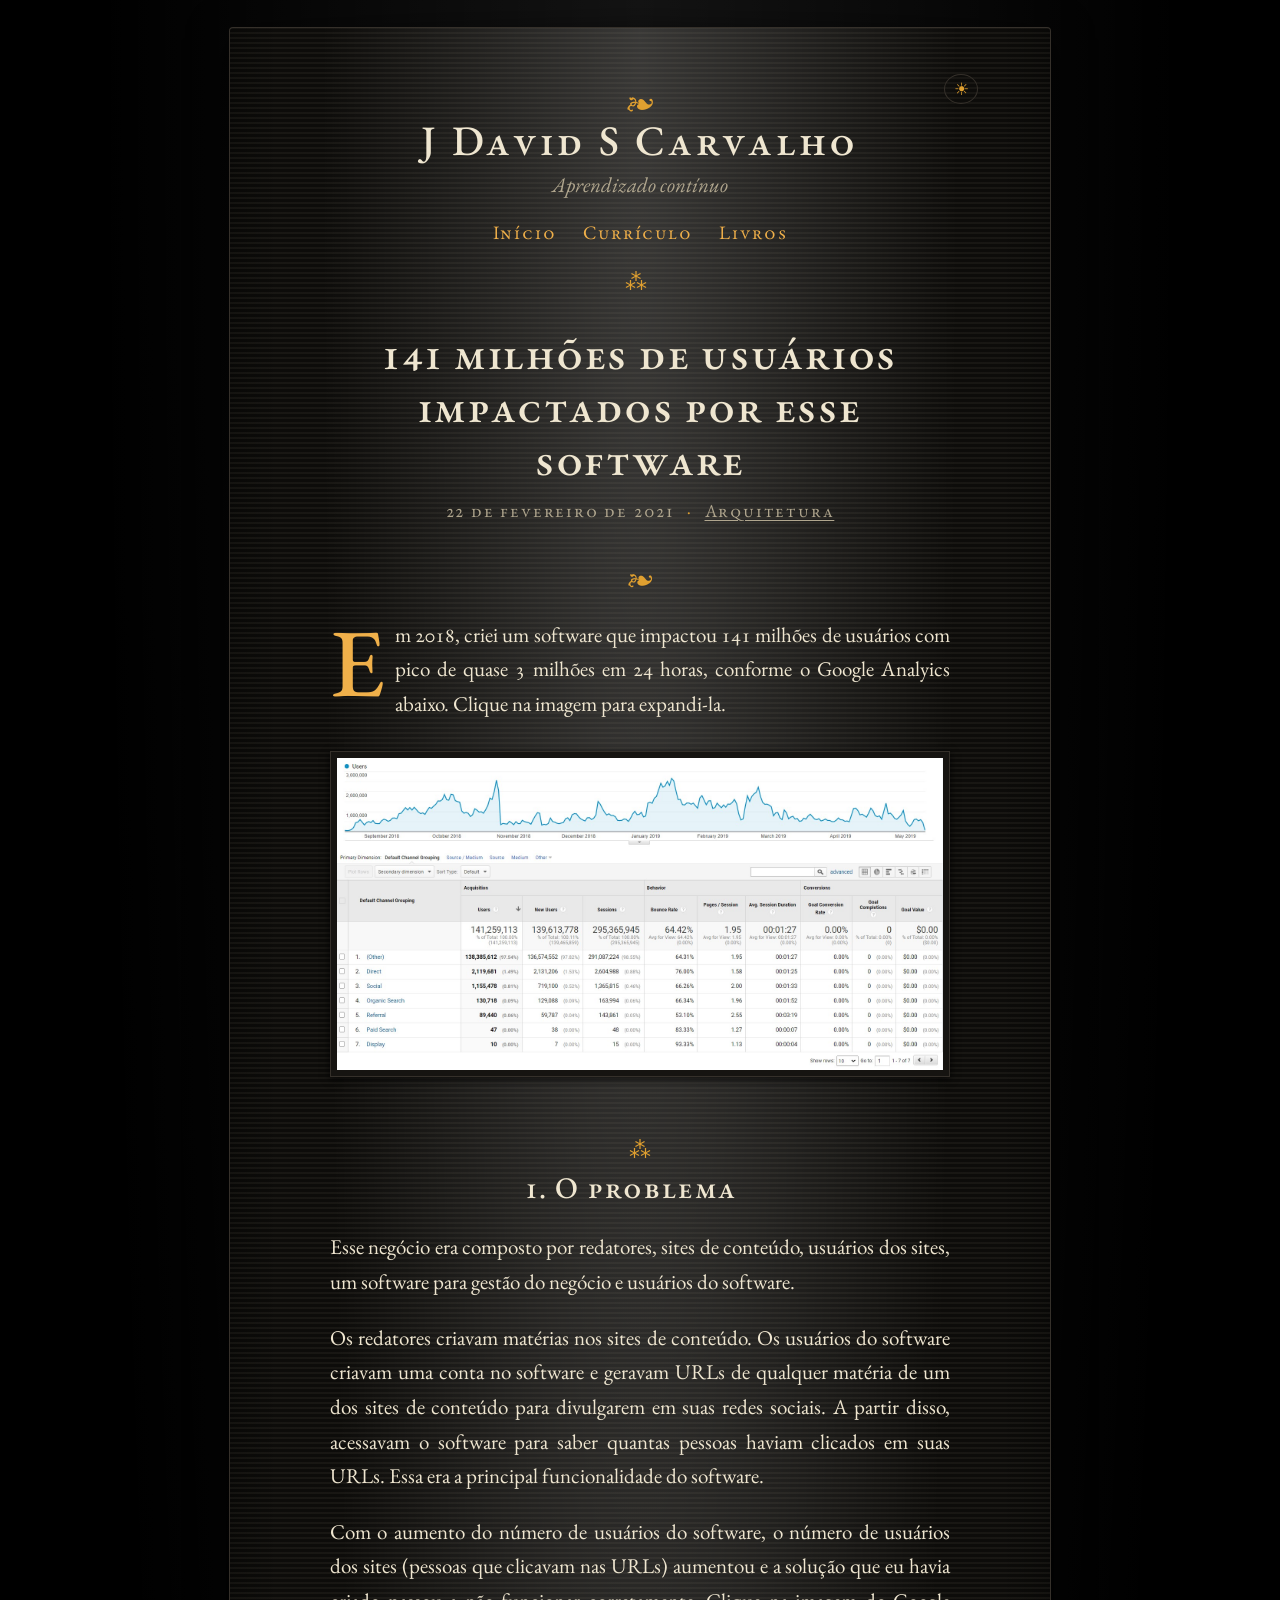
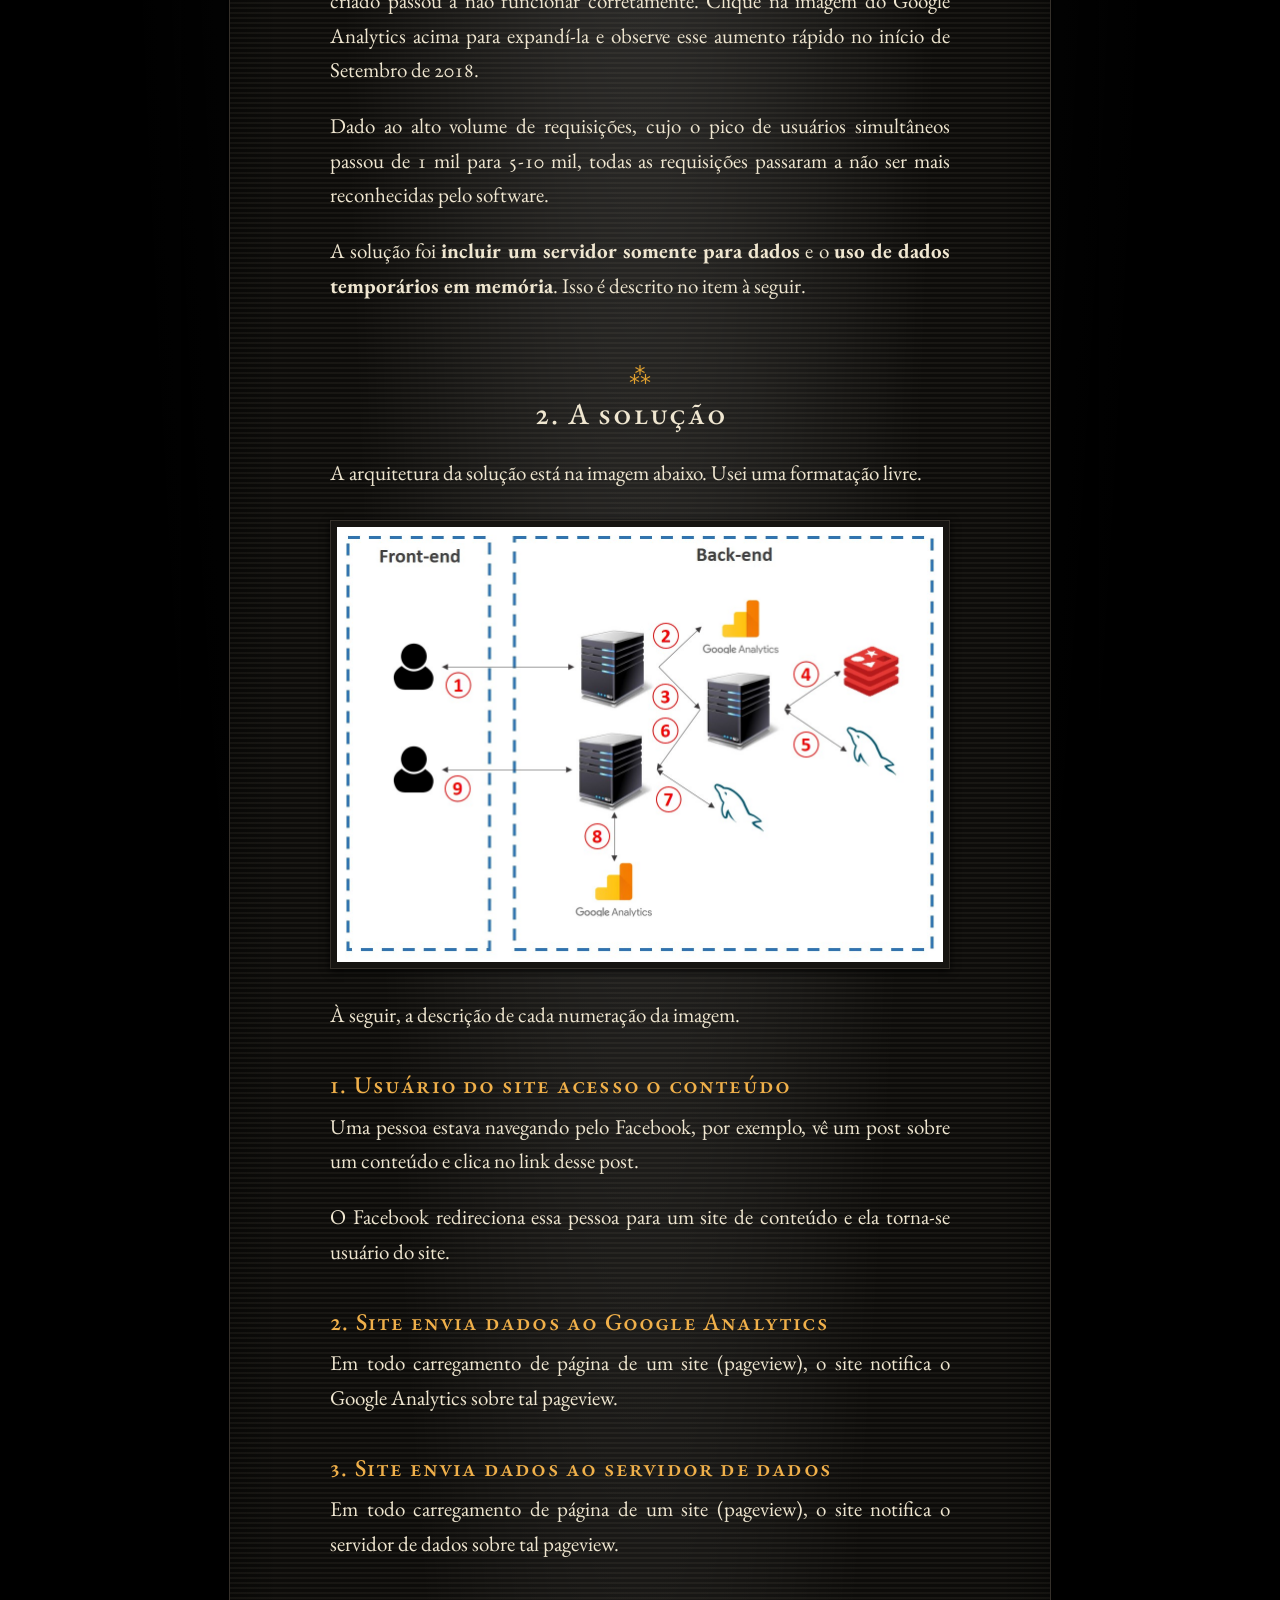
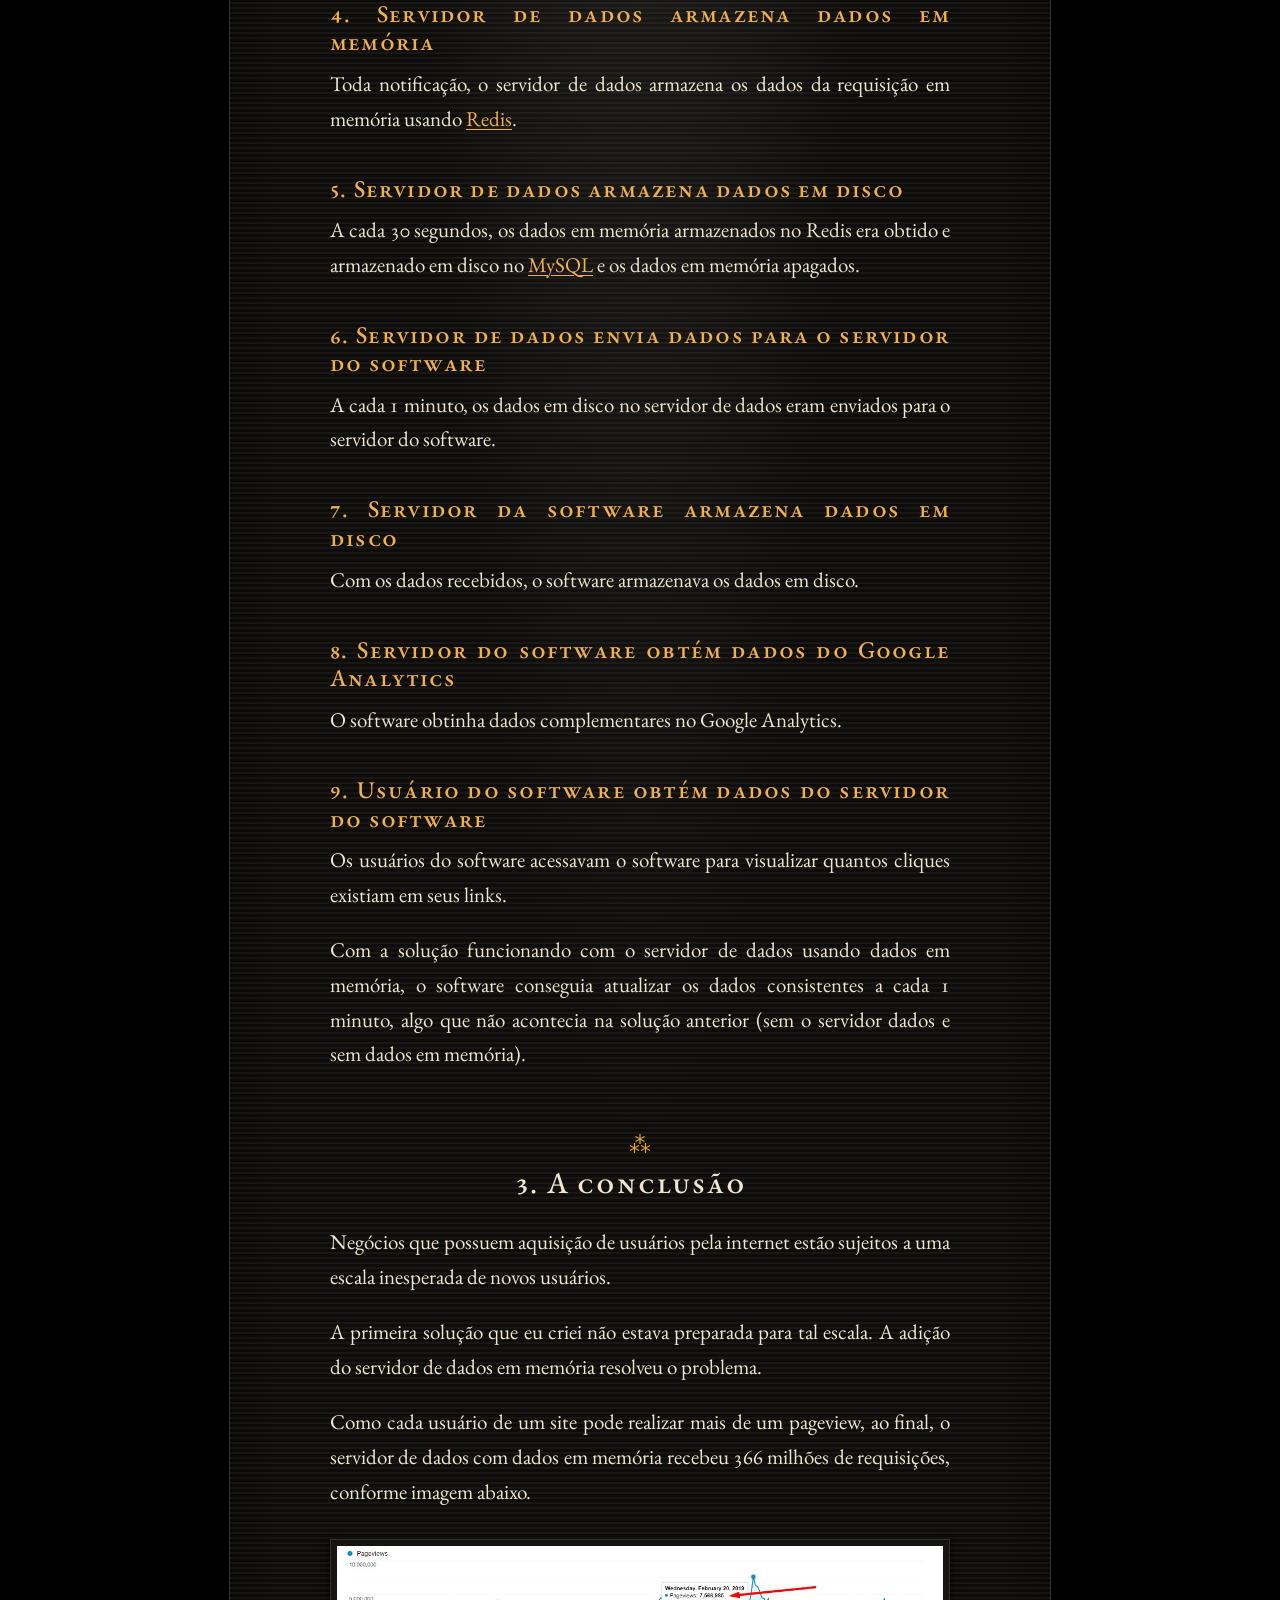
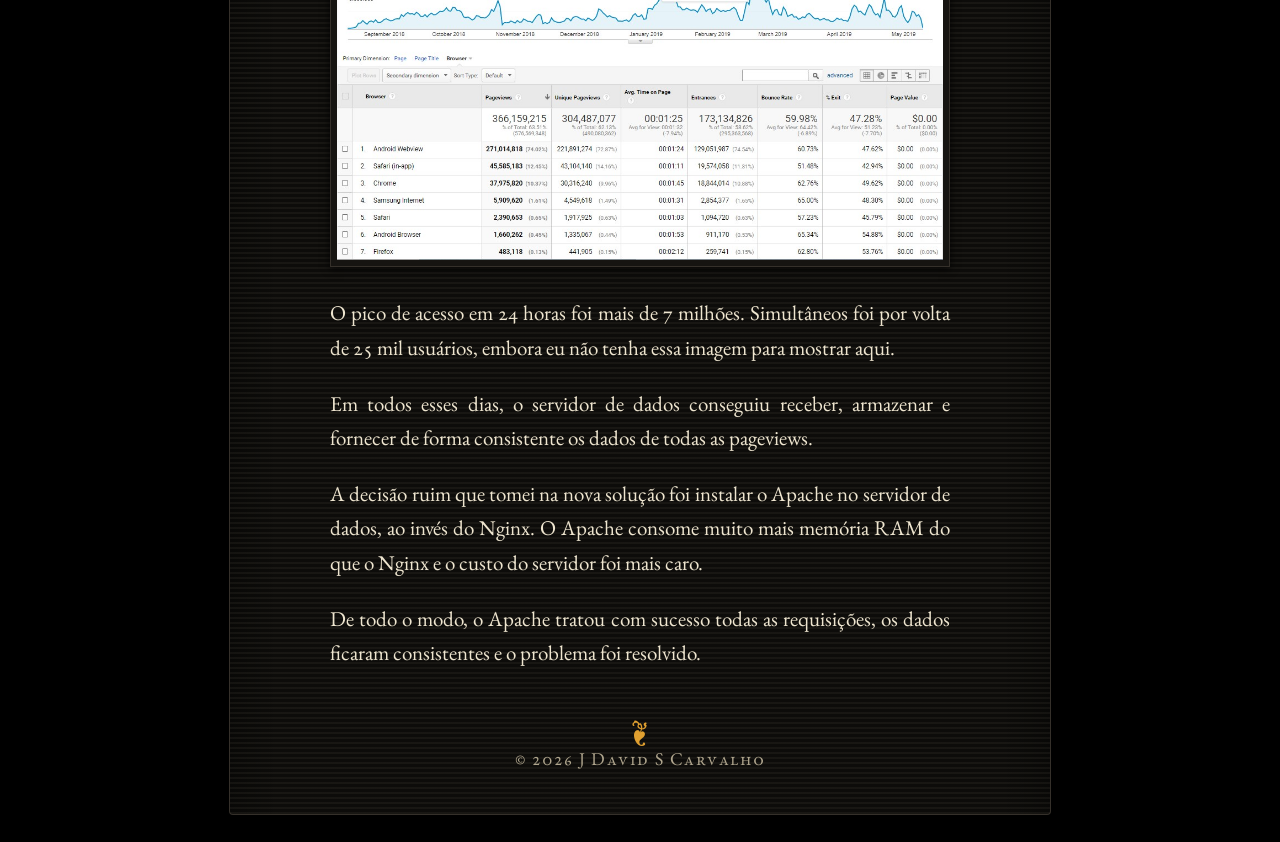
==== 141m/index.html @ aafacfc3 "Remove moldura duplicada em páginas; figura do TOGAF em /3-licoes/ Co-Authored-By: Claude Opus 5.5 <" ====
<!doctype html>
<html lang="pt-BR">
<head>
<meta charset="utf-8">
<meta name="viewport" content="width=device-width, initial-scale=1">
<title>141 milhões de usuários impactados por esse software - J David S Carvalho</title>
<script>(function(){try{var t=localStorage.getItem('jdsc-theme');document.documentElement.setAttribute('data-theme',(t==='light'||t==='dark')?t:'dark');}catch(e){}})();</script>
<link rel="preconnect" href="https://fonts.googleapis.com"><link rel="preconnect" href="https://fonts.gstatic.com" crossorigin>
<link href="https://fonts.googleapis.com/css2?family=EB+Garamond:ital,wght@0,400;0,500;0,700;1,400&display=swap" rel="stylesheet">
<link rel="stylesheet" href="../style.css">
<meta name="description" content="Em 2018, criei um software que impactou 141 milhões de usuários com pico de quase 3 milhões em 24 horas, conforme o Google Analyics abaixo. Clique na imagem…">
<link rel="canonical" href="https://jdsc.me/141m/">
<link rel="icon" href="data:image/svg+xml,%3Csvg xmlns='http://www.w3.org/2000/svg' viewBox='0 0 64 64'%3E%3Crect width='64' height='64' rx='12' fill='%230d0c0a'/%3E%3Ctext x='32' y='47' font-family='Georgia,serif' font-size='42' font-weight='700' text-anchor='middle' fill='%23f0b04a'%3EJ%3C/text%3E%3C/svg%3E">
<meta property="og:type" content="article">
<meta property="og:site_name" content="J David S Carvalho">
<meta property="og:locale" content="pt_BR">
<meta property="og:title" content="141 milhões de usuários impactados por esse software">
<meta property="og:description" content="Em 2018, criei um software que impactou 141 milhões de usuários com pico de quase 3 milhões em 24 horas, conforme o Google Analyics abaixo. Clique na imagem…">
<meta property="og:url" content="https://jdsc.me/141m/">
<meta property="og:image" content="https://jdsc.me/assets/uploads/2021/05/ga-141m.jpg">
<meta property="og:image:alt" content="141 milhões de usuários impactados por esse software">
<meta property="og:image:width" content="1580">
<meta property="og:image:height" content="814">
<meta name="twitter:card" content="summary_large_image">
<meta name="twitter:image" content="https://jdsc.me/assets/uploads/2021/05/ga-141m.jpg">
</head>
<body class="kind-post">
<div class="page">
<header class="site-header">
  <div class="toggle-slot"><button class="theme-toggle" id="theme-toggle" type="button" aria-label="Alternar modo claro/escuro" title="Alternar claro/escuro"><span aria-hidden="true">☾</span></button>
<script>(function(){var b=document.getElementById('theme-toggle'),r=document.documentElement;
function cur(){var t=r.getAttribute('data-theme');if(t)return t;return 'dark';}
function paint(){b.firstChild.textContent=cur()==='dark'?'\u2600':'\u263E';}
b.addEventListener('click',function(){var n=cur()==='dark'?'light':'dark';r.setAttribute('data-theme',n);try{localStorage.setItem('jdsc-theme',n);}catch(e){}paint();});
paint();})();</script></div>
  <p class="ornament">❧</p>
  <p class="brand"><a href="../">J David S Carvalho</a></p>
  <p class="tagline">Aprendizado contínuo</p>
  <nav><a href="../">Início</a><a href="../cv.pdf">Currículo</a><a href="../42-livros/">Livros</a></nav>
  <p class="rule">⁂</p>
</header>
<main class="content"><article class="entry entry-post"><header class="entry-header"><h1 class="entry-title">141 milhões de usuários impactados por esse software</h1><p class="meta"><time datetime="2021-02-22">22 de fevereiro de 2021</time> <span class="sep">·</span> <span class="cats"><a href="../category/arquitetura/">Arquitetura</a></span></p></header><div class="entry-content"><p>Em 2018, criei um software que impactou 141 milhões de usuários com pico de quase 3 milhões em 24 horas, conforme o Google Analyics abaixo. Clique na imagem para expandi-la.</p>
<p><a href="../assets/uploads/2021/05/ga-141m.jpg"><img alt="" class="aligncenter wp-image-144 size-full" height="814" loading="lazy" src="../assets/uploads/2021/05/ga-141m.jpg" width="1580"/></a></p>
<h2 id="1-o-problema">1. O problema<a aria-label="Link para esta seção" class="anchor" href="#1-o-problema">#</a></h2>
<p>Esse negócio era composto por redatores, sites de conteúdo, usuários dos sites, um software para gestão do negócio e usuários do software.</p>
<p>Os redatores criavam matérias nos sites de conteúdo. Os usuários do software criavam uma conta no software e geravam URLs de qualquer matéria de um dos sites de conteúdo para divulgarem em suas redes sociais. A partir disso, acessavam o software para saber quantas pessoas haviam clicados em suas URLs. Essa era a principal funcionalidade do software.</p>
<p>Com o aumento do número de usuários do software, o número de usuários dos sites (pessoas que clicavam nas URLs) aumentou e a solução que eu havia criado passou a não funcionar corretamente. Clique na imagem do Google Analytics acima para expandí-la e observe esse aumento rápido no início de Setembro de 2018.</p>
<p>Dado ao alto volume de requisições, cujo o pico de usuários simultâneos passou de 1 mil para 5-10 mil, todas as requisições passaram a não ser mais reconhecidas pelo software.</p>
<p>A solução foi <strong>incluir um servidor somente para dados</strong> e o <strong>uso de dados temporários em memória</strong>. Isso é descrito no item à seguir.</p>
<h2 id="2-a-solu-o">2. A solução<a aria-label="Link para esta seção" class="anchor" href="#2-a-solu-o">#</a></h2>
<p>A arquitetura da solução está na imagem abaixo. Usei uma formatação livre.</p>
<p><a href="../assets/uploads/2021/05/landspace-141m.jpg"><img alt="" class="aligncenter wp-image-145 size-full" height="872" loading="lazy" src="../assets/uploads/2021/05/landspace-141m.jpg" width="1216"/></a></p>
<p>À seguir, a descrição de cada numeração da imagem.</p>
<h3 id="1-usu-rio-do-site-acesso-o-conte-do">1. Usuário do site acesso o conteúdo<a aria-label="Link para esta seção" class="anchor" href="#1-usu-rio-do-site-acesso-o-conte-do">#</a></h3>
<p>Uma pessoa estava navegando pelo Facebook, por exemplo, vê um post sobre um conteúdo e clica no link desse post.</p>
<p>O Facebook redireciona essa pessoa para um site de conteúdo e ela torna-se usuário do site.</p>
<h3 id="2-site-envia-dados-ao-google-analytics">2. Site envia dados ao Google Analytics<a aria-label="Link para esta seção" class="anchor" href="#2-site-envia-dados-ao-google-analytics">#</a></h3>
<p>Em todo carregamento de página de um site (pageview), o site notifica o Google Analytics sobre tal pageview.</p>
<h3 id="3-site-envia-dados-ao-servidor-de-dados">3. Site envia dados ao servidor de dados<a aria-label="Link para esta seção" class="anchor" href="#3-site-envia-dados-ao-servidor-de-dados">#</a></h3>
<p>Em todo carregamento de página de um site (pageview), o site notifica o servidor de dados sobre tal pageview.</p>
<h3 id="4-servidor-de-dados-armazena-dados-em-mem-ria">4. Servidor de dados armazena dados em memória<a aria-label="Link para esta seção" class="anchor" href="#4-servidor-de-dados-armazena-dados-em-mem-ria">#</a></h3>
<p>Toda notificação, o servidor de dados armazena os dados da requisição em memória usando <a href="https://redis.io/" rel="noopener" target="_blank">Redis</a>.</p>
<h3 id="5-servidor-de-dados-armazena-dados-em-disco">5. Servidor de dados armazena dados em disco<a aria-label="Link para esta seção" class="anchor" href="#5-servidor-de-dados-armazena-dados-em-disco">#</a></h3>
<p>A cada 30 segundos, os dados em memória armazenados no Redis era obtido e armazenado em disco no <a href="https://www.mysql.com/" rel="noopener" target="_blank">MySQL</a> e os dados em memória apagados.</p>
<h3 id="6-servidor-de-dados-envia-dados-para-o-servidor-do">6. Servidor de dados envia dados para o servidor do software<a aria-label="Link para esta seção" class="anchor" href="#6-servidor-de-dados-envia-dados-para-o-servidor-do">#</a></h3>
<p>A cada 1 minuto, os dados em disco no servidor de dados eram enviados para o servidor do software.</p>
<h3 id="7-servidor-da-software-armazena-dados-em-disco">7. Servidor da software armazena dados em disco<a aria-label="Link para esta seção" class="anchor" href="#7-servidor-da-software-armazena-dados-em-disco">#</a></h3>
<p>Com os dados recebidos, o software armazenava os dados em disco.</p>
<h3 id="8-servidor-do-software-obt-m-dados-do-google-analy">8. Servidor do software obtém dados do Google Analytics<a aria-label="Link para esta seção" class="anchor" href="#8-servidor-do-software-obt-m-dados-do-google-analy">#</a></h3>
<p>O software obtinha dados complementares no Google Analytics.</p>
<h3 id="9-usu-rio-do-software-obt-m-dados-do-servidor-do-s">9. Usuário do software obtém dados do servidor do software<a aria-label="Link para esta seção" class="anchor" href="#9-usu-rio-do-software-obt-m-dados-do-servidor-do-s">#</a></h3>
<p>Os usuários do software acessavam o software para visualizar quantos cliques existiam em seus links.</p>
<p>Com a solução funcionando com o servidor de dados usando dados em memória, o software conseguia atualizar os dados consistentes a cada 1 minuto, algo que não acontecia na solução anterior (sem o servidor dados e sem dados em memória).</p>
<h2 id="3-a-conclus-o">3. A conclusão<a aria-label="Link para esta seção" class="anchor" href="#3-a-conclus-o">#</a></h2>
<p>Negócios que possuem aquisição de usuários pela internet estão sujeitos a uma escala inesperada de novos usuários.</p>
<p>A primeira solução que eu criei não estava preparada para tal escala. A adição do servidor de dados em memória resolveu o problema.</p>
<p>Como cada usuário de um site pode realizar mais de um pageview, ao final, o servidor de dados com dados em memória recebeu 366 milhões de requisições, conforme imagem abaixo.</p>
<p><a href="../assets/uploads/2021/05/ga-pvs.jpg"><img alt="" class="aligncenter wp-image-154 size-full" height="569" loading="lazy" src="../assets/uploads/2021/05/ga-pvs.jpg" width="1098"/></a></p>
<p>O pico de acesso em 24 horas foi mais de 7 milhões. Simultâneos foi por volta de 25 mil usuários, embora eu não tenha essa imagem para mostrar aqui.</p>
<p>Em todos esses dias, o servidor de dados conseguiu receber, armazenar e fornecer de forma consistente os dados de todas as pageviews.</p>
<p>A decisão ruim que tomei na nova solução foi instalar o Apache no servidor de dados, ao invés do Nginx. O Apache consome muito mais memória RAM do que o Nginx e o custo do servidor foi mais caro.</p>
<p>De todo o modo, o Apache tratou com sucesso todas as requisições, os dados ficaram consistentes e o problema foi resolvido.</p></div></article></main>
<footer class="site-footer"><p class="ornament">❦</p><p>© 2026 J David S Carvalho</p></footer>
</div>
<script>(function(){
var root=document.querySelector('.entry-content');if(!root)return;
var imgs=[].slice.call(root.querySelectorAll('img'));if(!imgs.length)return;
var imgRe=/\.(jpe?g|png|gif|webp|svg)(\?.*)?$/i;
var items=imgs.map(function(im){var a=im.closest('a[href]');var full=(a&&imgRe.test(a.getAttribute('href')))?a.href:im.currentSrc||im.src;
 var fig=im.closest('figure,.wp-caption');var fc=fig&&fig.querySelector('figcaption,.wp-caption-text');
 im.classList.add('zoomable');if(a&&imgRe.test(a.getAttribute('href')))a.classList.add('zoomable');
 return {el:im,src:full,cap:(fc&&fc.textContent.trim())||im.getAttribute('alt')||''};});
var ov,imgEl,capEl,cntEl,bClose,bPrev,bNext,cur=-1,opener=null;
function build(){ov=document.createElement('div');ov.className='lb';ov.hidden=true;ov.setAttribute('role','dialog');ov.setAttribute('aria-modal','true');ov.setAttribute('aria-label','Imagem ampliada');
 ov.innerHTML='<button type="button" class="lb-close" aria-label="Fechar">\u2715</button><button type="button" class="lb-nav lb-prev" aria-label="Anterior">\u2190</button><figure class="lb-fig"><img class="lb-img" alt=""><figcaption class="lb-cap"></figcaption></figure><button type="button" class="lb-nav lb-next" aria-label="Pr\u00f3xima">\u2192</button><div class="lb-count" aria-live="polite"></div>';
 document.body.appendChild(ov);imgEl=ov.querySelector('.lb-img');capEl=ov.querySelector('.lb-cap');cntEl=ov.querySelector('.lb-count');
 bClose=ov.querySelector('.lb-close');bPrev=ov.querySelector('.lb-prev');bNext=ov.querySelector('.lb-next');
 ov.addEventListener('click',function(e){if(e.target===ov||e.target.classList.contains('lb-fig'))closeUI();});
 bClose.addEventListener('click',closeUI);bPrev.addEventListener('click',function(){go(-1);});bNext.addEventListener('click',function(){go(1);});
 if(items.length<2){bPrev.hidden=bNext.hidden=cntEl.hidden=true;}}
function show(i){cur=(i+items.length)%items.length;var it=items[cur];imgEl.src=it.src;imgEl.alt=it.cap;capEl.textContent=it.cap;capEl.hidden=!it.cap;cntEl.textContent=(cur+1)+' / '+items.length;}
function go(d){if(items.length>1)show(cur+d);}
function open(i){if(!ov)build();opener=document.activeElement;show(i);ov.hidden=false;document.body.classList.add('lb-open');
 try{history.pushState({lb:1},'');}catch(e){}bClose.focus();}
function hide(){if(!ov||ov.hidden)return;ov.hidden=true;document.body.classList.remove('lb-open');imgEl.removeAttribute('src');if(opener&&opener.focus)opener.focus();}
function closeUI(){if(!ov||ov.hidden)return;if(history.state&&history.state.lb){history.back();}else hide();}
window.addEventListener('popstate',function(){hide();});
document.addEventListener('click',function(e){if(e.button||e.metaKey||e.ctrlKey||e.shiftKey)return;var t=e.target.closest&&e.target.closest('.entry-content img');if(!t)return;
 var i=imgs.indexOf(t);if(i<0)return;e.preventDefault();open(i);});
document.addEventListener('keydown',function(e){if(!ov||ov.hidden)return;
 if(e.key==='Escape'){e.preventDefault();closeUI();}else if(e.key==='ArrowLeft'){go(-1);}else if(e.key==='ArrowRight'){go(1);}
 else if(e.key==='Tab'){var f=[bClose,bPrev,bNext].filter(function(b){return !b.hidden;});var k=f.indexOf(document.activeElement);e.preventDefault();k=(k+(e.shiftKey?-1:1)+f.length)%f.length;f[k].focus();}});
var sx=null;document.addEventListener('touchstart',function(e){if(ov&&!ov.hidden)sx=e.touches[0].clientX;},{passive:true});
document.addEventListener('touchend',function(e){if(sx===null)return;var dx=e.changedTouches[0].clientX-sx;sx=null;if(Math.abs(dx)>60)go(dx<0?1:-1);},{passive:true});
})();
</script>
</body>
</html>
---- style.css ----
/* Tema "livro": livro antigo; escuro = à luz de vela. */
/* Paletas: data-palette no <html>; escuro = padrão, claro com [data-theme=light]. */
:root{--bg:#000000;--paper:#0d0c0a;--paper2:#161411;--text:#efe6d0;--muted:#b0a68e;--line:#35302a;--accent:#f0b04a;--gold:#e0a030;--code-bg:#060605;--code-text:#f3ead4;--shadow:rgba(0,0,0,.8)}
:root[data-theme="light"]{--bg:#e8e4da;--paper:#fbf8ef;--paper2:#f1ece0;--text:#0b0b0b;--muted:#555555;--line:#d8d2c0;--accent:#8a4b00;--gold:#8a5d00;--code-bg:#efe9d8;--code-text:#0b0b0b;--shadow:rgba(0,0,0,.25)}
html{font-size:100%;-webkit-text-size-adjust:100%}
*{box-sizing:border-box}
body{margin:0;background:var(--bg);color:var(--text);font:400 1.3125rem/1.65 'EB Garamond','Cormorant Garamond',Georgia,serif;
  background-image:radial-gradient(ellipse at top,rgba(255,255,255,.08),transparent 60%),radial-gradient(ellipse at bottom,rgba(0,0,0,.18),transparent 60%);
  -webkit-font-smoothing:antialiased;font-variant-numeric:oldstyle-nums;hyphens:auto}
.page{max-width:51.25rem;margin:0 auto;padding:2.25rem 1rem 1.5rem;background-color:var(--paper);position:relative;
  background-image:repeating-linear-gradient(0deg,color-mix(in srgb,var(--muted) 7%,transparent) 0 2px,transparent 2px 0.3125rem),radial-gradient(ellipse at 50% 0,rgba(255,255,255,.18),transparent 55%),linear-gradient(90deg,color-mix(in srgb,var(--shadow) 40%,transparent),transparent 6%,transparent 94%,color-mix(in srgb,var(--shadow) 40%,transparent));
  box-shadow:0 0 0 1px var(--line),0 0.625rem 2.5rem var(--shadow)}
@media(min-width:900px){.page{margin:1.75rem auto;padding:3.5rem 4.5rem 2.5rem;border-radius:3px}}
a{color:var(--accent);text-decoration:underline;text-decoration-thickness:1px;text-underline-offset:3px}
a:hover{color:var(--gold)}
.site-header{text-align:center;position:relative;margin-bottom:1.75rem}
.toggle-slot{position:absolute;right:0;top:-0.625rem;display:flex;align-items:center;gap:.6rem}
.palette-picker{display:flex;gap:.45rem;align-items:center}
.palette-picker button{width:1.1rem;height:1.1rem;padding:0;border-radius:50%;border:1px solid var(--line);cursor:pointer;opacity:.75}
.palette-picker button:hover,.palette-picker button[aria-pressed="true"]{opacity:1;box-shadow:0 0 0 2px var(--paper),0 0 0 3px var(--gold)}
.theme-toggle{background:none;border:1px solid var(--line);color:var(--gold);font-size:1.0625rem;width:2.125rem;height:1.875rem;border-radius:50%;cursor:pointer}
.theme-toggle:hover{border-color:var(--gold)}
.ornament{margin:0;font-size:1.75rem;color:var(--gold);line-height:1}
.brand{margin:0.375rem 0 0;font:500 clamp(1.75rem,6vw,2.625rem)/1.1 'EB Garamond',serif;font-variant:small-caps;letter-spacing:.08em}
.brand a{color:var(--text);text-decoration:none}
.tagline{margin:0.25rem 0 0.875rem;font-style:italic;color:var(--muted)}
nav{display:flex;justify-content:center;gap:1.625rem;font-variant:small-caps;letter-spacing:.1em;font-size:1.1875rem}
nav a{text-decoration:none;color:var(--accent)}
.rule{margin:1rem 0 0;color:var(--gold);letter-spacing:.4em;font-size:1.375rem}
.content{max-width:62ch;margin:0 auto}
h1,h2,h3,h4{font-family:'EB Garamond',serif;font-weight:500;line-height:1.2;color:var(--text)}
.entry-title{font-size:clamp(1.875rem,6vw,2.75rem);text-align:center;margin:.2em 0 .2em;font-variant:small-caps;letter-spacing:.04em}
.entry-title a{color:var(--text);text-decoration:none}.entry-title a:hover{color:var(--accent)}
.meta{text-align:center;font-variant:small-caps;letter-spacing:.1em;color:var(--muted);margin:0 0 1.6em;font-size:1.125rem}
.meta a{color:var(--muted)}.meta .sep{color:var(--gold);margin:0 0.375rem}
.entry-header::after{content:"❧";display:block;text-align:center;color:var(--gold);font-size:1.625rem;margin:0 0 .8em}
.entry-content{text-align:justify}
.entry-content > p:first-child::first-letter{float:left;font-size:4.6em;line-height:.8;padding:.06em .1em 0 0;color:var(--accent);font-weight:500}
.entry-content h2{font-size:1.875rem;font-variant:small-caps;letter-spacing:.06em;text-align:center;margin:2em 0 .8em}
.entry-content h2::before{content:"⁂";display:block;color:var(--gold);font-size:1.375rem;letter-spacing:0;margin-bottom:.3em}
.entry-content h3{font-size:1.5rem;font-variant:small-caps;letter-spacing:.05em;margin:1.6em 0 .4em;color:var(--accent)}
.entry-content h4{font-size:1.25rem;font-style:italic;margin:1.4em 0 .3em}
.anchor{opacity:0;margin-left:.4em;font-size:.6em;text-decoration:none;color:var(--gold)}
h2:hover .anchor,h3:hover .anchor,h4:hover .anchor,.anchor:focus{opacity:1}
.entry-content p{margin:0 0 1em;text-indent:0}
img{max-width:100%;height:auto}
.entry-content img{display:block;margin:1.4em auto;padding:0.375rem;background:var(--paper2);border:1px solid var(--line);box-shadow:0 2px 0.5rem var(--shadow)}
figure{margin:1.6em 0}figcaption{font-style:italic;color:var(--muted);text-align:center;font-size:1.125rem}
blockquote{margin:1.5em 1em;padding:0 1em;border-left:2px solid var(--gold);font-style:italic;color:var(--muted)}
code,pre,kbd{font-family:ui-monospace,'Cascadia Mono',Menlo,Consolas,monospace;font-size:.72em;font-variant-numeric:normal}
code{background:var(--code-bg);padding:.1em .35em;border:1px solid var(--line);border-radius:3px}
pre{background:var(--code-bg);color:var(--code-text);padding:0.875rem 1rem;border:1px solid var(--line);border-radius:3px;overflow:auto;line-height:1.55;text-align:left}
pre code{background:none;border:0;padding:0}
.table-wrap{overflow-x:auto;margin:1.5em 0}
table{border-collapse:collapse;width:100%;font-size:1.125rem}
th,td{border-top:1px solid var(--line);border-bottom:1px solid var(--line);padding:0.375rem 0.75rem;text-align:left}th{font-variant:small-caps;letter-spacing:.06em;color:var(--accent)}
hr{border:0;text-align:center;margin:2em 0}hr::after{content:"❧";color:var(--gold);font-size:1.5rem}
.entry-list .entry{margin:0 0 1.6em;text-align:center}
.entry-list .entry::after{content:"❧";display:block;color:var(--gold);font-size:1.5rem;margin-top:1.2em}
.entry-list .entry:last-child::after{content:"❦"}
.entry-thumb{display:block;margin:0 auto 1em;max-width:36rem;border:1px solid var(--line);padding:.35rem;background:var(--paper2);box-shadow:0 .4rem 1.2rem var(--shadow)}
.entry-thumb img{display:block;width:100%;aspect-ratio:1200/630;object-fit:cover;filter:sepia(.12)}
.entry-thumb:hover{border-color:var(--gold)}
.entry-list .entry-title{font-size:1.75rem}
.excerpt{text-align:justify;margin:0 0 .4em}
.more{margin:0}.more a{font-variant:small-caps;letter-spacing:.1em}
.kicker{text-align:center;font-variant:small-caps;letter-spacing:.14em;color:var(--muted);margin:0}
.site-footer{text-align:center;color:var(--muted);font-variant:small-caps;letter-spacing:.08em;margin-top:2.5em;font-size:1.125rem}
.site-footer p{margin:0}
@media(max-width:700px){.toggle-slot{position:static;justify-content:center;margin-bottom:.8rem}}
/* Lightbox */
.zoomable{cursor:zoom-in}
body.lb-open{overflow:hidden}
.lb{position:fixed;inset:0;z-index:1000;display:flex;align-items:center;justify-content:center;background:rgba(0,0,0,.9);padding:3.5rem .5rem 2.8rem}
.lb[hidden]{display:none}
.lb-fig{margin:0;display:flex;flex-direction:column;align-items:center;max-width:100%}
.lb-img{max-width:92vw;max-height:80vh;object-fit:contain;background:var(--paper);border:1px solid var(--gold);box-shadow:0 0 0 4px var(--paper),0 0 0 5px var(--line),0 10px 40px var(--shadow)}
.lb-cap{max-width:70ch;margin-top:.7rem;color:var(--text);font-style:italic;text-align:center;font-size:.85rem;line-height:1.35}
.lb button{font:inherit;color:var(--accent);background:var(--paper);border:1px solid var(--gold);border-radius:50%;cursor:pointer;line-height:1;display:flex;align-items:center;justify-content:center}
.lb button:hover,.lb button:focus-visible{color:var(--text);outline:2px solid var(--accent);outline-offset:2px}
.lb-close{position:absolute;top:.6rem;right:.6rem;width:2.8rem;height:2.8rem;font-size:1.3rem}
.lb-nav{position:absolute;top:50%;transform:translateY(-50%);width:2.8rem;height:2.8rem;font-size:1.3rem;opacity:.9}
.lb-prev{left:.5rem}.lb-next{right:.5rem}
.lb-count{position:absolute;bottom:.7rem;left:0;right:0;text-align:center;color:var(--muted);font-variant:small-caps;letter-spacing:.1em;font-size:.8rem}
@media(max-width:700px){.lb-nav{top:auto;bottom:.4rem;transform:none}.lb-img{max-height:72vh}}
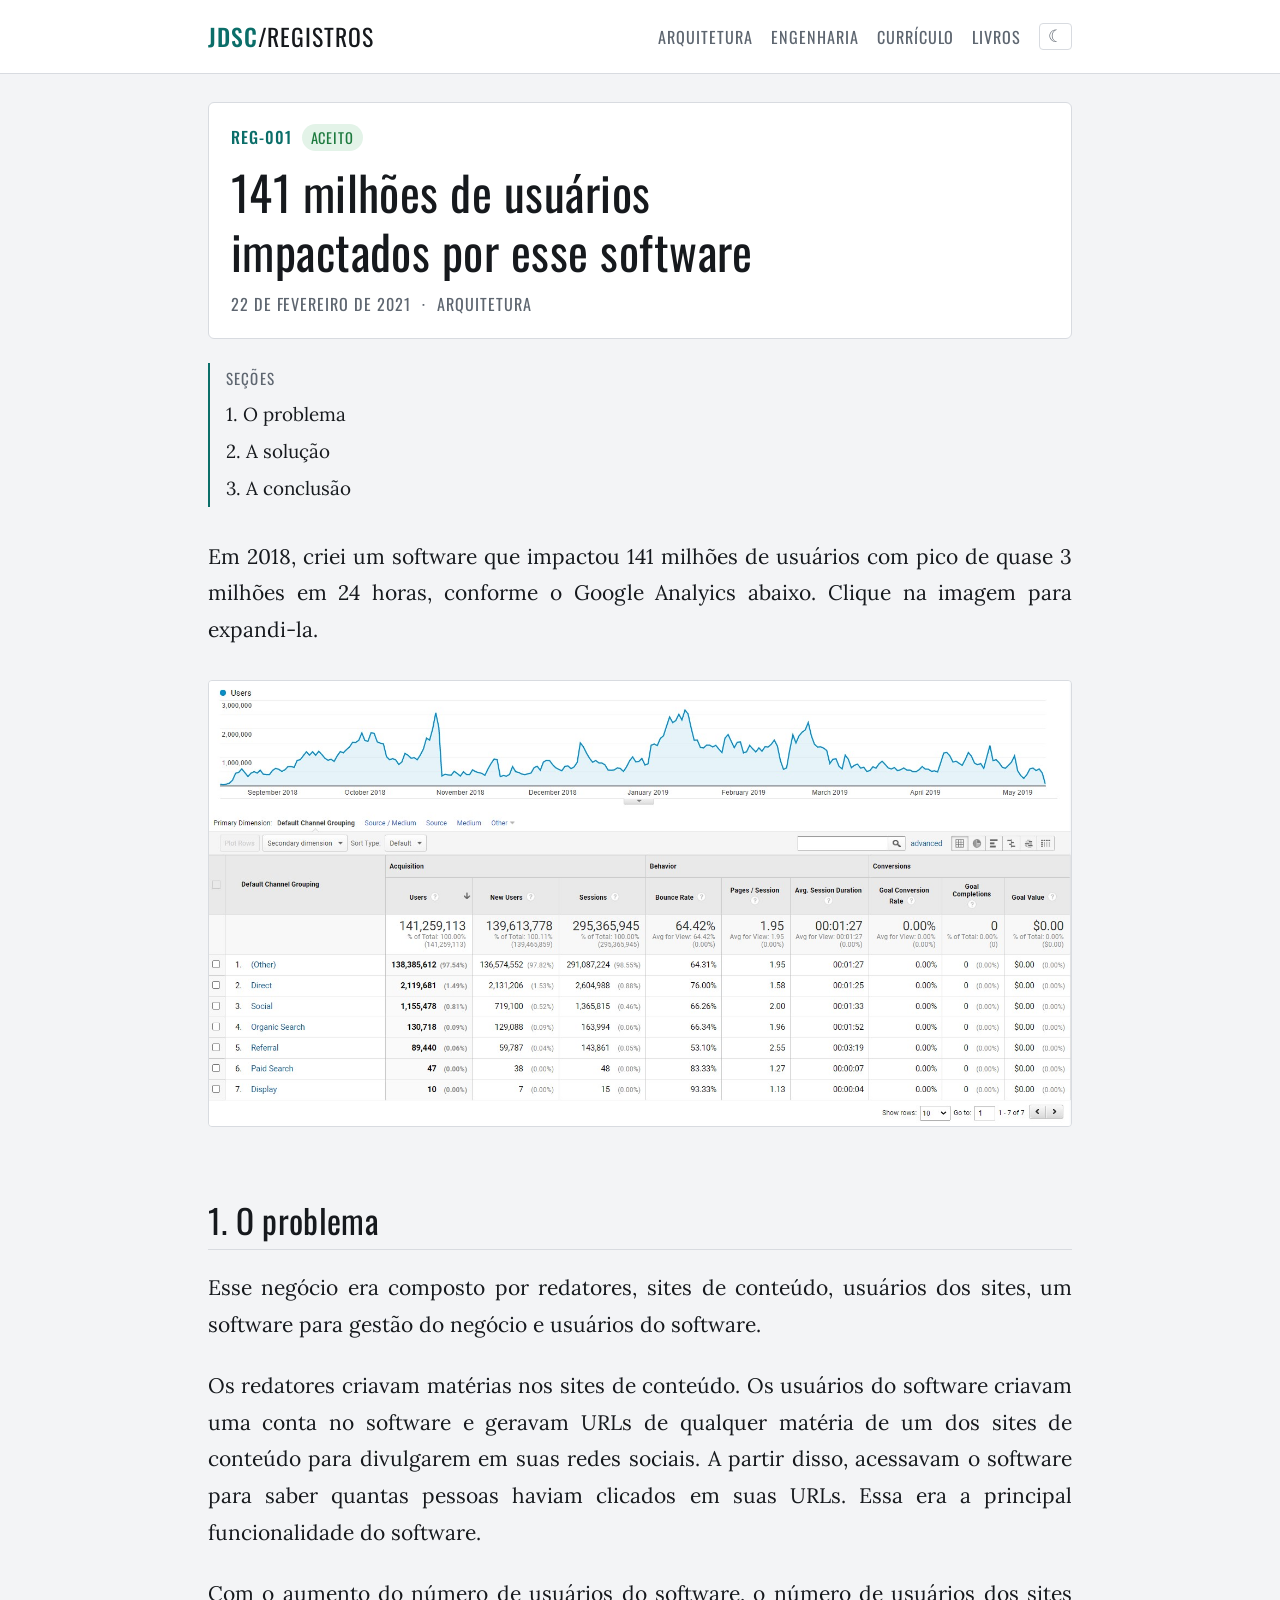
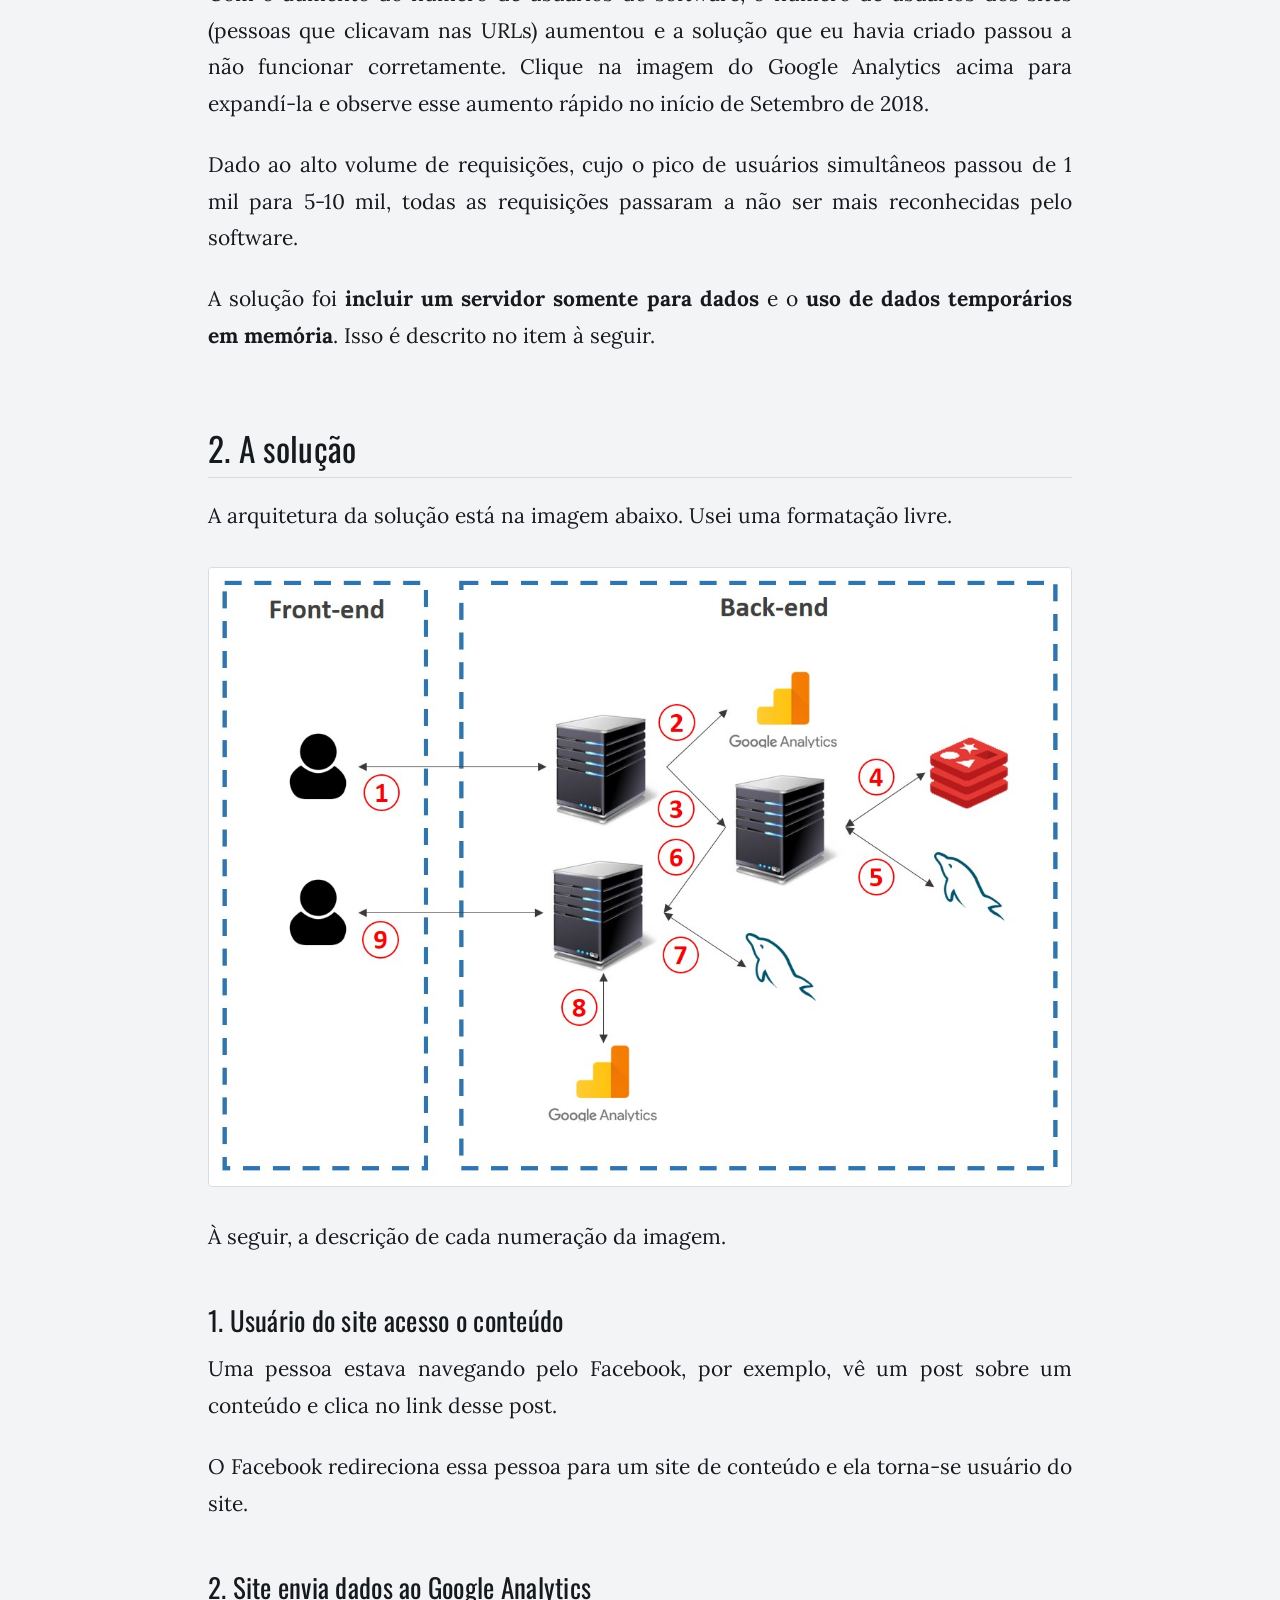
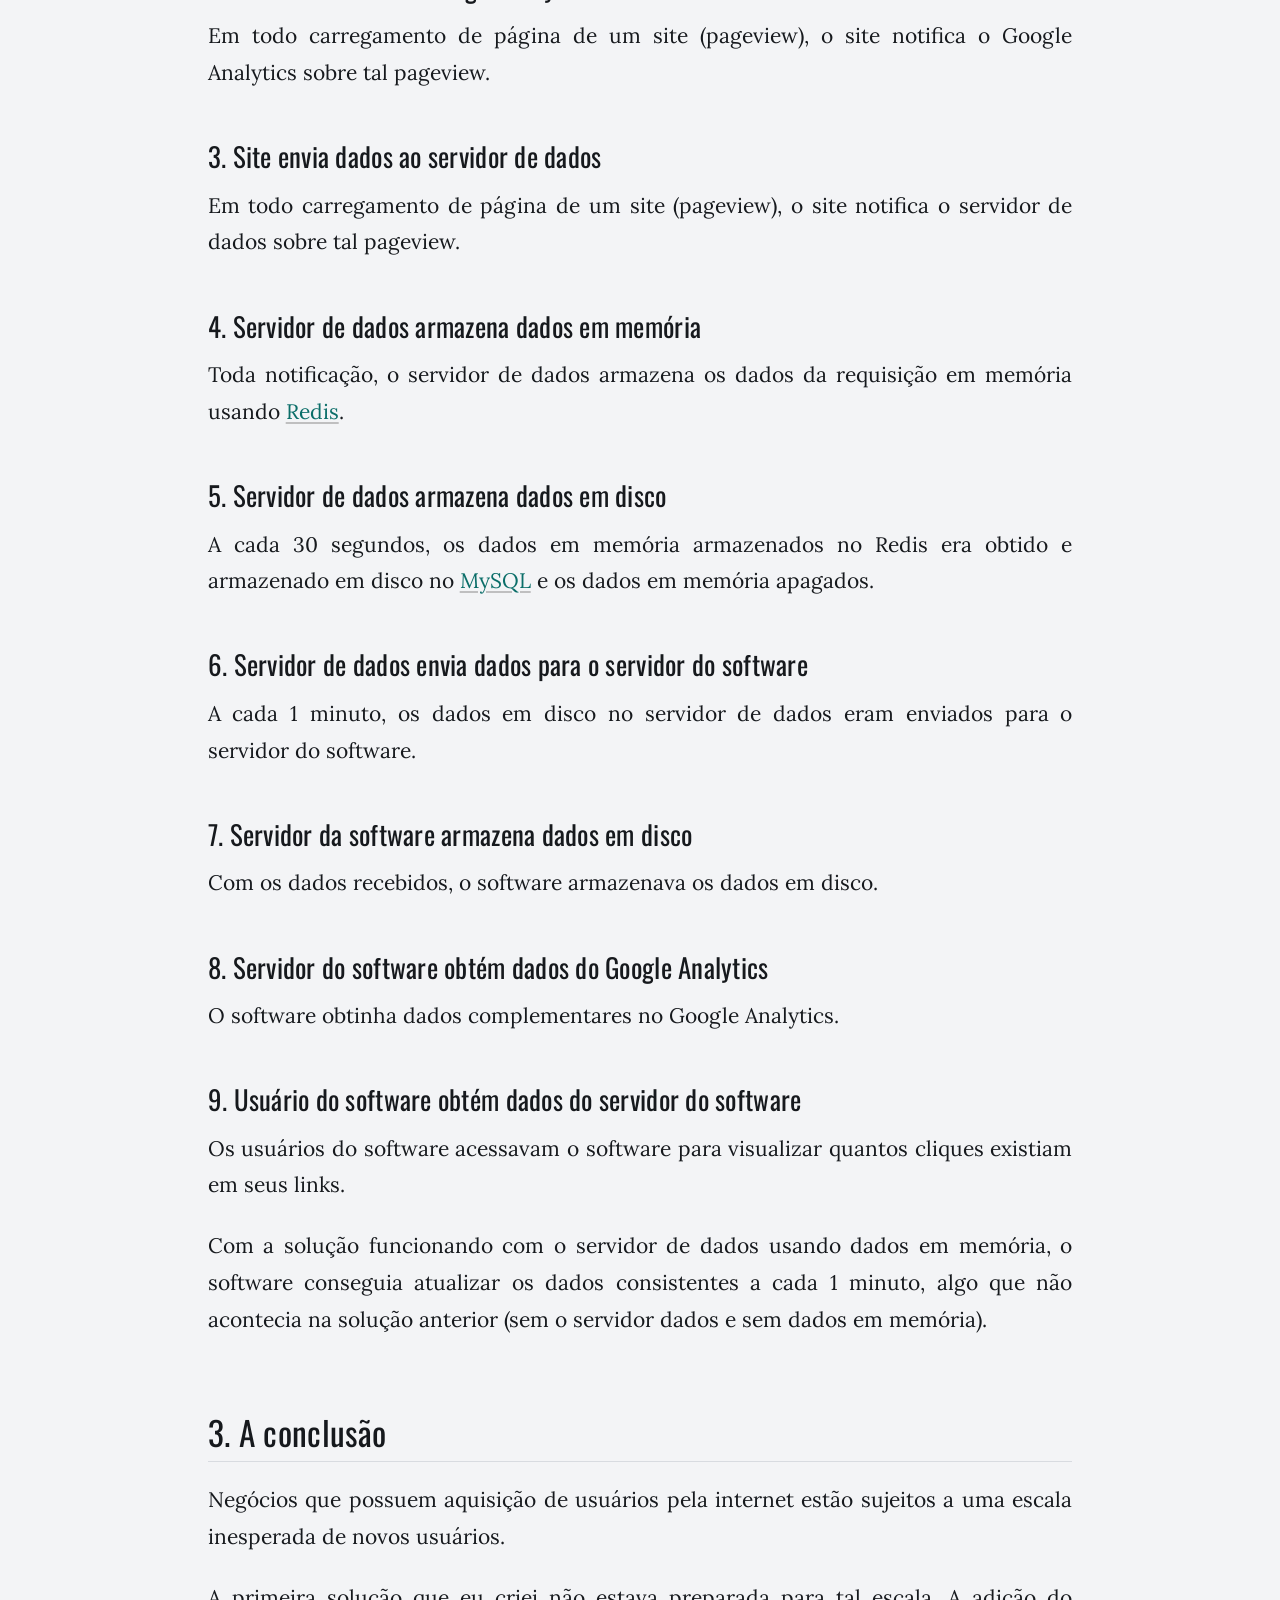
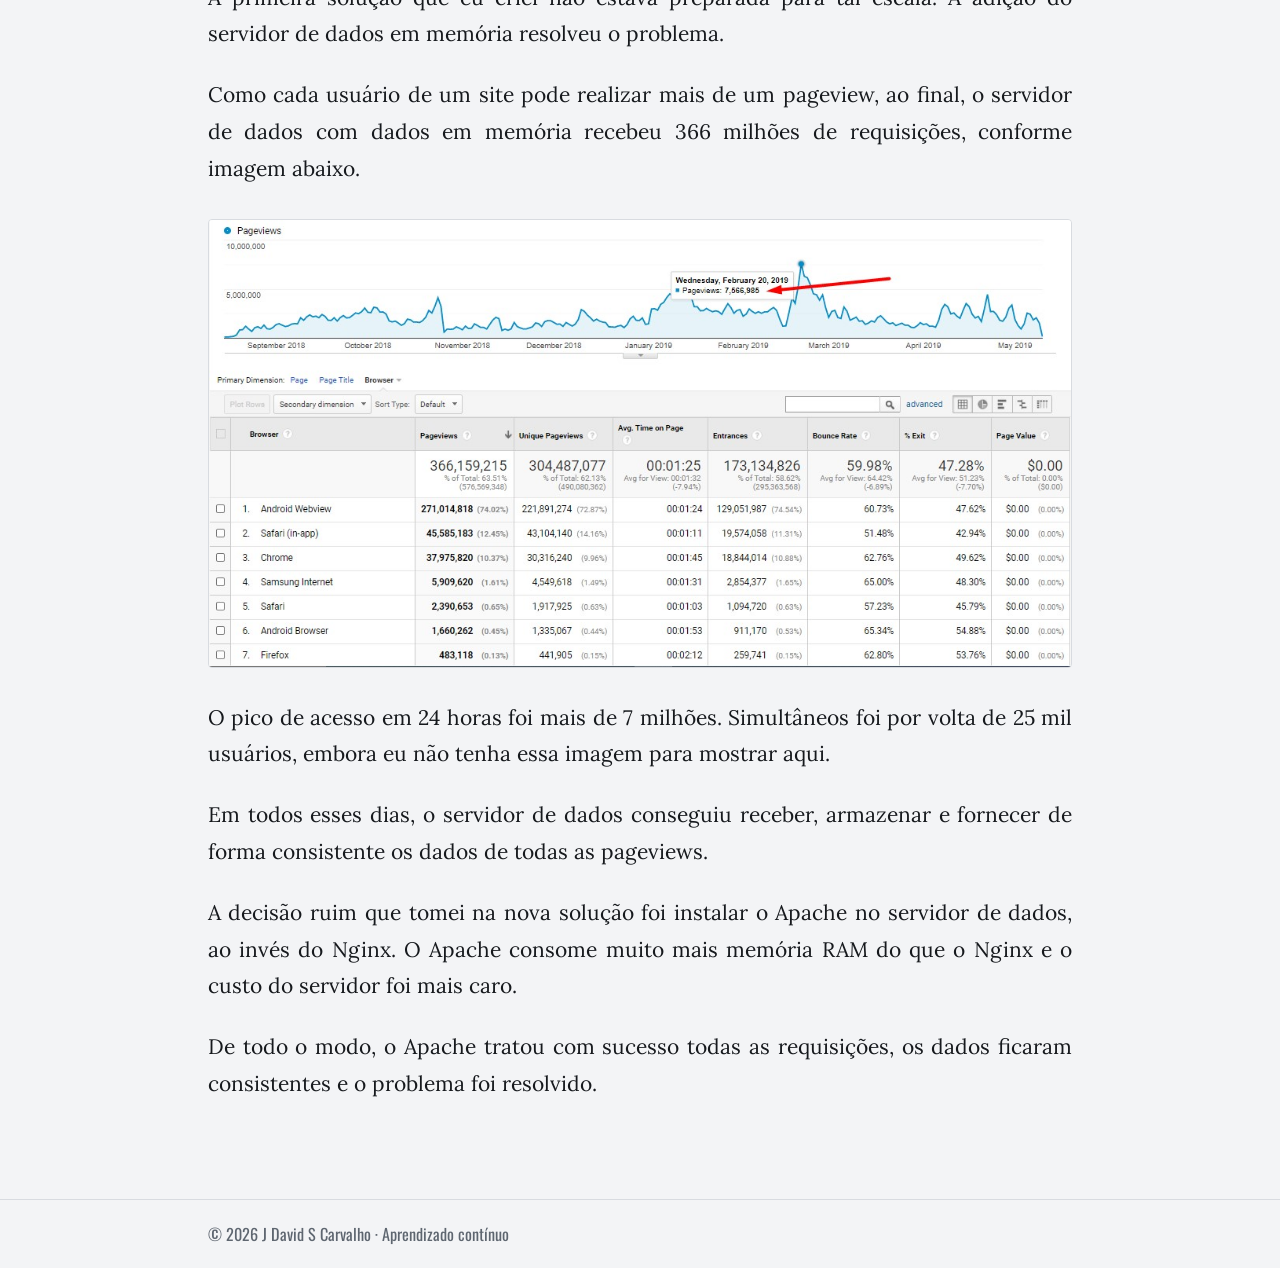
==== commit eb2cef58: "Novo tema: Registro com Lora + Oswald, 21 px, texto justificado Cada post vira um registro numerado " ====
--- a/141m/index.html
+++ b/141m/index.html
@@ -4,9 +4,9 @@
 <meta charset="utf-8">
 <meta name="viewport" content="width=device-width, initial-scale=1">
 <title>141 milhões de usuários impactados por esse software - J David S Carvalho</title>
-<script>(function(){try{var t=localStorage.getItem('jdsc-theme');document.documentElement.setAttribute('data-theme',(t==='light'||t==='dark')?t:'dark');}catch(e){}})();</script>
+<script>(function(){try{var t=localStorage.getItem('jdsc-theme');if(t==='light'||t==='dark')document.documentElement.setAttribute('data-theme',t);}catch(e){}})();</script>
 <link rel="preconnect" href="https://fonts.googleapis.com"><link rel="preconnect" href="https://fonts.gstatic.com" crossorigin>
-<link href="https://fonts.googleapis.com/css2?family=EB+Garamond:ital,wght@0,400;0,500;0,700;1,400&display=swap" rel="stylesheet">
+<link href="https://fonts.googleapis.com/css2?family=Lora:ital,wght@0,400;0,700;1,400&family=Oswald:wght@400;500&family=IBM+Plex+Mono:wght@400;500&display=swap" rel="stylesheet">
 <link rel="stylesheet" href="../style.css">
 <meta name="description" content="Em 2018, criei um software que impactou 141 milhões de usuários com pico de quase 3 milhões em 24 horas, conforme o Google Analyics abaixo. Clique na imagem…">
 <link rel="canonical" href="https://jdsc.me/141m/">
@@ -25,21 +25,19 @@
 <meta name="twitter:image" content="https://jdsc.me/assets/uploads/2021/05/ga-141m.jpg">
 </head>
 <body class="kind-post">
-<div class="page">
-<header class="site-header">
-  <div class="toggle-slot"><button class="theme-toggle" id="theme-toggle" type="button" aria-label="Alternar modo claro/escuro" title="Alternar claro/escuro"><span aria-hidden="true">☾</span></button>
+<header class="site-header"><div class="col">
+  <a class="brand" href="../"><b>jdsc</b>/registros</a>
+  <nav><a href="../category/arquitetura/">arquitetura</a><a href="../category/engenharia/">engenharia</a><a href="../cv.pdf">Currículo</a><a href="../42-livros/">Livros</a><button class="theme-toggle" id="theme-toggle" type="button" aria-label="Alternar modo claro/escuro" title="Alternar claro/escuro"><span aria-hidden="true">☾</span></button>
 <script>(function(){var b=document.getElementById('theme-toggle'),r=document.documentElement;
-function cur(){var t=r.getAttribute('data-theme');if(t)return t;return 'dark';}
+function cur(){var t=r.getAttribute('data-theme');if(t)return t;return window.matchMedia&&matchMedia('(prefers-color-scheme: dark)').matches?'dark':'light';}
 function paint(){b.firstChild.textContent=cur()==='dark'?'\u2600':'\u263E';}
 b.addEventListener('click',function(){var n=cur()==='dark'?'light':'dark';r.setAttribute('data-theme',n);try{localStorage.setItem('jdsc-theme',n);}catch(e){}paint();});
-paint();})();</script></div>
-  <p class="ornament">❧</p>
-  <p class="brand"><a href="../">J David S Carvalho</a></p>
-  <p class="tagline">Aprendizado contínuo</p>
-  <nav><a href="../">Início</a><a href="../cv.pdf">Currículo</a><a href="../42-livros/">Livros</a></nav>
-  <p class="rule">⁂</p>
-</header>
-<main class="content"><article class="entry entry-post"><header class="entry-header"><h1 class="entry-title">141 milhões de usuários impactados por esse software</h1><p class="meta"><time datetime="2021-02-22">22 de fevereiro de 2021</time> <span class="sep">·</span> <span class="cats"><a href="../category/arquitetura/">Arquitetura</a></span></p></header><div class="entry-content"><p>Em 2018, criei um software que impactou 141 milhões de usuários com pico de quase 3 milhões em 24 horas, conforme o Google Analyics abaixo. Clique na imagem para expandi-la.</p>
+paint();})();</script></nav>
+</div></header>
+<div class="col intro"><p><strong>J David S Carvalho</strong> · Registros de arquitetura e engenharia: o contexto de cada projeto, o que foi decidido e o que aprendi.</p></div>
+<main class="col content">
+  <nav class="toc" id="toc" hidden><p class="toc-title">Seções</p><ol></ol></nav>
+  <article class="entry entry-post"><header class="entry-header"><p class="record"><span class="record-id">REG-001</span> <span class="record-status">aceito</span></p><h1 class="entry-title">141 milhões de usuários impactados por esse software</h1><p class="meta"><time datetime="2021-02-22">22 de fevereiro de 2021</time> <span class="sep">·</span> <span class="cats"><a href="../category/arquitetura/">Arquitetura</a></span></p></header><div class="entry-content"><p>Em 2018, criei um software que impactou 141 milhões de usuários com pico de quase 3 milhões em 24 horas, conforme o Google Analyics abaixo. Clique na imagem para expandi-la.</p>
 <p><a href="../assets/uploads/2021/05/ga-141m.jpg"><img alt="" class="aligncenter wp-image-144 size-full" height="814" loading="lazy" src="../assets/uploads/2021/05/ga-141m.jpg" width="1580"/></a></p>
 <h2 id="1-o-problema">1. O problema<a aria-label="Link para esta seção" class="anchor" href="#1-o-problema">#</a></h2>
 <p>Esse negócio era composto por redatores, sites de conteúdo, usuários dos sites, um software para gestão do negócio e usuários do software.</p>
@@ -79,9 +77,13 @@
 <p>O pico de acesso em 24 horas foi mais de 7 milhões. Simultâneos foi por volta de 25 mil usuários, embora eu não tenha essa imagem para mostrar aqui.</p>
 <p>Em todos esses dias, o servidor de dados conseguiu receber, armazenar e fornecer de forma consistente os dados de todas as pageviews.</p>
 <p>A decisão ruim que tomei na nova solução foi instalar o Apache no servidor de dados, ao invés do Nginx. O Apache consome muito mais memória RAM do que o Nginx e o custo do servidor foi mais caro.</p>
-<p>De todo o modo, o Apache tratou com sucesso todas as requisições, os dados ficaram consistentes e o problema foi resolvido.</p></div></article></main>
-<footer class="site-footer"><p class="ornament">❦</p><p>© 2026 J David S Carvalho</p></footer>
-</div>
+<p>De todo o modo, o Apache tratou com sucesso todas as requisições, os dados ficaram consistentes e o problema foi resolvido.</p></div></article>
+</main>
+<footer class="site-footer"><div class="col"><p>© 2026 J David S Carvalho · Aprendizado contínuo</p></div></footer>
+<script>(function(){var hs=document.querySelectorAll('.entry-content h2[id]'),t=document.getElementById('toc');if(hs.length<2)return;
+var ol=t.querySelector('ol');hs.forEach(function(h){var li=document.createElement('li'),a=document.createElement('a');a.href='#'+h.id;
+a.textContent=h.firstChild?h.firstChild.textContent.trim():h.textContent;li.appendChild(a);ol.appendChild(li);});
+var hd=document.querySelector('.entry-header');if(hd)hd.after(t);t.hidden=false;})();</script>
 <script>(function(){
 var root=document.querySelector('.entry-content');if(!root)return;
 var imgs=[].slice.call(root.querySelectorAll('img'));if(!imgs.length)return;
--- a/style.css
+++ b/style.css
@@ -1,85 +1,134 @@
-/* Tema "livro": livro antigo; escuro = à luz de vela. */
-/* Paletas: data-palette no <html>; escuro = padrão, claro com [data-theme=light]. */
-:root{--bg:#000000;--paper:#0d0c0a;--paper2:#161411;--text:#efe6d0;--muted:#b0a68e;--line:#35302a;--accent:#f0b04a;--gold:#e0a030;--code-bg:#060605;--code-text:#f3ead4;--shadow:rgba(0,0,0,.8)}
-:root[data-theme="light"]{--bg:#e8e4da;--paper:#fbf8ef;--paper2:#f1ece0;--text:#0b0b0b;--muted:#555555;--line:#d8d2c0;--accent:#8a4b00;--gold:#8a5d00;--code-bg:#efe9d8;--code-text:#0b0b0b;--shadow:rgba(0,0,0,.25)}
-html{font-size:100%;-webkit-text-size-adjust:100%}
+/* Tema "registro": cada post como um registro de decisão de arquitetura (ADR), com número, status e cabeçalho de metadados. */
+:root{
+  --bg:#f3f4f6; --card:#ffffff; --text:#16191d; --muted:#5e6670; --line:#d8dbe0;
+  --accent:#0b6e69; --ok:#1d7a3e; --ok-bg:#e3f3e8; --code-bg:#eceef1;
+  /* fontes: as variações (registro-*) trocam só estes valores em extra.css */
+  --f-body:'IBM Plex Sans','Segoe UI',sans-serif; --fs-body:17px; --lh-body:1.65;
+  --f-head:var(--f-body); --w-head:600; --head-track:0; --head-case:none;
+  --f-label:'IBM Plex Mono',ui-monospace,Consolas,monospace; --label-case:none; --label-track:0;
+  --f-mono:'IBM Plex Mono',ui-monospace,Consolas,monospace;
+}
+@media (prefers-color-scheme:dark){:root:not([data-theme="light"]){
+  --bg:#0f1214; --card:#171b1f; --text:#e3e7ea; --muted:#8d97a1; --line:#2a3037;
+  --accent:#5cc8bf; --ok:#7fd69c; --ok-bg:#173322; --code-bg:#1d2227; color-scheme:dark}}
+:root[data-theme="dark"]{
+  --bg:#0f1214; --card:#171b1f; --text:#e3e7ea; --muted:#8d97a1; --line:#2a3037;
+  --accent:#5cc8bf; --ok:#7fd69c; --ok-bg:#173322; --code-bg:#1d2227; color-scheme:dark}
 *{box-sizing:border-box}
-body{margin:0;background:var(--bg);color:var(--text);font:400 1.3125rem/1.65 'EB Garamond','Cormorant Garamond',Georgia,serif;
-  background-image:radial-gradient(ellipse at top,rgba(255,255,255,.08),transparent 60%),radial-gradient(ellipse at bottom,rgba(0,0,0,.18),transparent 60%);
-  -webkit-font-smoothing:antialiased;font-variant-numeric:oldstyle-nums;hyphens:auto}
-.page{max-width:51.25rem;margin:0 auto;padding:2.25rem 1rem 1.5rem;background-color:var(--paper);position:relative;
-  background-image:repeating-linear-gradient(0deg,color-mix(in srgb,var(--muted) 7%,transparent) 0 2px,transparent 2px 0.3125rem),radial-gradient(ellipse at 50% 0,rgba(255,255,255,.18),transparent 55%),linear-gradient(90deg,color-mix(in srgb,var(--shadow) 40%,transparent),transparent 6%,transparent 94%,color-mix(in srgb,var(--shadow) 40%,transparent));
-  box-shadow:0 0 0 1px var(--line),0 0.625rem 2.5rem var(--shadow)}
-@media(min-width:900px){.page{margin:1.75rem auto;padding:3.5rem 4.5rem 2.5rem;border-radius:3px}}
-a{color:var(--accent);text-decoration:underline;text-decoration-thickness:1px;text-underline-offset:3px}
-a:hover{color:var(--gold)}
-.site-header{text-align:center;position:relative;margin-bottom:1.75rem}
-.toggle-slot{position:absolute;right:0;top:-0.625rem;display:flex;align-items:center;gap:.6rem}
-.palette-picker{display:flex;gap:.45rem;align-items:center}
-.palette-picker button{width:1.1rem;height:1.1rem;padding:0;border-radius:50%;border:1px solid var(--line);cursor:pointer;opacity:.75}
-.palette-picker button:hover,.palette-picker button[aria-pressed="true"]{opacity:1;box-shadow:0 0 0 2px var(--paper),0 0 0 3px var(--gold)}
-.theme-toggle{background:none;border:1px solid var(--line);color:var(--gold);font-size:1.0625rem;width:2.125rem;height:1.875rem;border-radius:50%;cursor:pointer}
-.theme-toggle:hover{border-color:var(--gold)}
-.ornament{margin:0;font-size:1.75rem;color:var(--gold);line-height:1}
-.brand{margin:0.375rem 0 0;font:500 clamp(1.75rem,6vw,2.625rem)/1.1 'EB Garamond',serif;font-variant:small-caps;letter-spacing:.08em}
-.brand a{color:var(--text);text-decoration:none}
-.tagline{margin:0.25rem 0 0.875rem;font-style:italic;color:var(--muted)}
-nav{display:flex;justify-content:center;gap:1.625rem;font-variant:small-caps;letter-spacing:.1em;font-size:1.1875rem}
-nav a{text-decoration:none;color:var(--accent)}
-.rule{margin:1rem 0 0;color:var(--gold);letter-spacing:.4em;font-size:1.375rem}
-.content{max-width:62ch;margin:0 auto}
-h1,h2,h3,h4{font-family:'EB Garamond',serif;font-weight:500;line-height:1.2;color:var(--text)}
-.entry-title{font-size:clamp(1.875rem,6vw,2.75rem);text-align:center;margin:.2em 0 .2em;font-variant:small-caps;letter-spacing:.04em}
-.entry-title a{color:var(--text);text-decoration:none}.entry-title a:hover{color:var(--accent)}
-.meta{text-align:center;font-variant:small-caps;letter-spacing:.1em;color:var(--muted);margin:0 0 1.6em;font-size:1.125rem}
-.meta a{color:var(--muted)}.meta .sep{color:var(--gold);margin:0 0.375rem}
-.entry-header::after{content:"❧";display:block;text-align:center;color:var(--gold);font-size:1.625rem;margin:0 0 .8em}
-.entry-content{text-align:justify}
-.entry-content > p:first-child::first-letter{float:left;font-size:4.6em;line-height:.8;padding:.06em .1em 0 0;color:var(--accent);font-weight:500}
-.entry-content h2{font-size:1.875rem;font-variant:small-caps;letter-spacing:.06em;text-align:center;margin:2em 0 .8em}
-.entry-content h2::before{content:"⁂";display:block;color:var(--gold);font-size:1.375rem;letter-spacing:0;margin-bottom:.3em}
-.entry-content h3{font-size:1.5rem;font-variant:small-caps;letter-spacing:.05em;margin:1.6em 0 .4em;color:var(--accent)}
-.entry-content h4{font-size:1.25rem;font-style:italic;margin:1.4em 0 .3em}
-.anchor{opacity:0;margin-left:.4em;font-size:.6em;text-decoration:none;color:var(--gold)}
+body{margin:0;background:var(--bg);color:var(--text);font:400 var(--fs-body)/var(--lh-body) var(--f-body)}
+a{color:var(--accent);text-decoration:none}a:hover{text-decoration:underline}
+.col{max-width:780px;margin:0 auto;padding:0 20px}
+h1,h2,h3,h4{line-height:1.25;text-wrap:balance;font-family:var(--f-head);font-weight:var(--w-head);letter-spacing:var(--head-track);text-transform:var(--head-case)}
+.brand,.meta,.record,.kicker,.toc-title,.site-footer{font-family:var(--f-label)}
+.meta,.record,.kicker,.toc-title{text-transform:var(--label-case);letter-spacing:var(--label-track)}
+code,pre{font-family:var(--f-mono)}
+
+.site-header{border-bottom:1px solid var(--line);background:var(--card)}
+.site-header .col{display:flex;justify-content:space-between;align-items:center;flex-wrap:wrap;gap:10px 20px;padding-top:16px;padding-bottom:16px}
+.brand{font-size:16px;color:var(--text)}.brand b{color:var(--accent);font-weight:500}.brand:hover{text-decoration:none}
+.site-header nav{display:flex;align-items:center;flex-wrap:wrap;gap:4px 18px;font-size:14px}
+.site-header nav a{color:var(--muted)}.site-header nav a:hover{color:var(--text);text-decoration:none}
+.theme-toggle{background:none;border:1px solid var(--line);color:var(--muted);border-radius:4px;cursor:pointer;font-size:14px;padding:2px 8px}
+.intro{display:none}
+.kind-home .intro{display:block}
+.intro p{margin:28px 0 0;color:var(--muted);font-size:16px}
+.intro strong{color:var(--text);font-weight:600}
+.content{padding-top:28px;padding-bottom:72px}
+
+/* identificador + status */
+.record{display:flex;align-items:center;gap:10px;margin:0;font-size:13px}
+.record-id{color:var(--accent);font-weight:500}
+.record-status{background:var(--ok-bg);color:var(--ok);padding:1px 9px;border-radius:99px;font-size:12px}
+.meta{margin:0;font-size:13px;color:var(--muted)}
+.meta a{color:var(--muted)}.meta .sep{margin:0 6px}
+
+/* listas */
+.archive-header{margin-bottom:20px}
+.kicker{margin:0 0 4px;font-size:12px;text-transform:uppercase;letter-spacing:.08em;color:var(--muted)}
+.archive-header .entry-title{font-size:30px;margin:0}
+.entry-list{display:grid;gap:12px}
+.entry-list .entry{display:grid;gap:6px;background:var(--card);border:1px solid var(--line);border-radius:6px;padding:16px 18px}
+.entry-list .entry:hover{border-color:var(--accent)}
+.entry-list .entry-title{font-size:20px;margin:0}
+.entry-list .entry-title a{color:var(--text)}
+.entry-thumb{display:none}
+.excerpt{margin:4px 0 0;font-size:15px;display:grid;grid-template-columns:6.5em 1fr;gap:10px}
+.excerpt::before{content:"Contexto";font:500 12px/2 var(--f-label);text-transform:var(--label-case);letter-spacing:var(--label-track);color:var(--muted)}
+@media (max-width:560px){.excerpt{grid-template-columns:1fr;gap:0}}
+.more{margin:0;font-size:14px}.more a::after{content:" →"}
+.more a{font-size:0}.more a::before{content:"Ler registro";font-size:14px}
+
+/* registro aberto */
+.entry-post .entry-header,.entry-page .entry-header{background:var(--card);border:1px solid var(--line);border-radius:6px;padding:20px 22px;margin-bottom:24px;display:grid;gap:10px}
+.entry-post .entry-title,.entry-page .entry-title{font-size:clamp(26px,4vw,34px);margin:0}
+.toc{border-left:2px solid var(--accent);padding:2px 0 2px 16px;margin:0 0 32px}
+.toc-title{margin:0 0 6px;font-size:12px;text-transform:uppercase;letter-spacing:.08em;color:var(--muted)}
+.toc ol{margin:0;padding-left:0;list-style:none;display:grid;gap:4px;font-size:15px}
+.toc a{color:var(--text)}.toc a:hover{color:var(--accent)}
+.entry-content h2{font-size:24px;margin:2.2em 0 .6em;padding-bottom:6px;border-bottom:1px solid var(--line)}
+.entry-content h3{font-size:20px;margin:1.8em 0 .5em}
+.entry-content h4{font-size:17px;margin:1.5em 0 .4em}
+.anchor{opacity:0;margin-left:.35em;font:400 .8em var(--f-label);color:var(--muted)}
 h2:hover .anchor,h3:hover .anchor,h4:hover .anchor,.anchor:focus{opacity:1}
-.entry-content p{margin:0 0 1em;text-indent:0}
+.entry-content p{margin:0 0 1.15em}
+.entry-content a{text-decoration:underline;text-underline-offset:3px;text-decoration-color:rgba(127,127,127,.45)}
 img{max-width:100%;height:auto}
-.entry-content img{display:block;margin:1.4em auto;padding:0.375rem;background:var(--paper2);border:1px solid var(--line);box-shadow:0 2px 0.5rem var(--shadow)}
-figure{margin:1.6em 0}figcaption{font-style:italic;color:var(--muted);text-align:center;font-size:1.125rem}
-blockquote{margin:1.5em 1em;padding:0 1em;border-left:2px solid var(--gold);font-style:italic;color:var(--muted)}
-code,pre,kbd{font-family:ui-monospace,'Cascadia Mono',Menlo,Consolas,monospace;font-size:.72em;font-variant-numeric:normal}
-code{background:var(--code-bg);padding:.1em .35em;border:1px solid var(--line);border-radius:3px}
-pre{background:var(--code-bg);color:var(--code-text);padding:0.875rem 1rem;border:1px solid var(--line);border-radius:3px;overflow:auto;line-height:1.55;text-align:left}
-pre code{background:none;border:0;padding:0}
-.table-wrap{overflow-x:auto;margin:1.5em 0}
-table{border-collapse:collapse;width:100%;font-size:1.125rem}
-th,td{border-top:1px solid var(--line);border-bottom:1px solid var(--line);padding:0.375rem 0.75rem;text-align:left}th{font-variant:small-caps;letter-spacing:.06em;color:var(--accent)}
-hr{border:0;text-align:center;margin:2em 0}hr::after{content:"❧";color:var(--gold);font-size:1.5rem}
-.entry-list .entry{margin:0 0 1.6em;text-align:center}
-.entry-list .entry::after{content:"❧";display:block;color:var(--gold);font-size:1.5rem;margin-top:1.2em}
-.entry-list .entry:last-child::after{content:"❦"}
-.entry-thumb{display:block;margin:0 auto 1em;max-width:36rem;border:1px solid var(--line);padding:.35rem;background:var(--paper2);box-shadow:0 .4rem 1.2rem var(--shadow)}
-.entry-thumb img{display:block;width:100%;aspect-ratio:1200/630;object-fit:cover;filter:sepia(.12)}
-.entry-thumb:hover{border-color:var(--gold)}
-.entry-list .entry-title{font-size:1.75rem}
-.excerpt{text-align:justify;margin:0 0 .4em}
-.more{margin:0}.more a{font-variant:small-caps;letter-spacing:.1em}
-.kicker{text-align:center;font-variant:small-caps;letter-spacing:.14em;color:var(--muted);margin:0}
-.site-footer{text-align:center;color:var(--muted);font-variant:small-caps;letter-spacing:.08em;margin-top:2.5em;font-size:1.125rem}
-.site-footer p{margin:0}
-@media(max-width:700px){.toggle-slot{position:static;justify-content:center;margin-bottom:.8rem}}
-/* Lightbox */
-.zoomable{cursor:zoom-in}
+.entry-content img{display:block;margin:1.5em auto;border:1px solid var(--line);border-radius:4px;background:#fff}
+figure{margin:1.8em 0}figcaption,.wp-caption-text{font-size:14px;color:var(--muted);text-align:center;margin-top:6px}
+blockquote{margin:1.6em 0;padding:12px 16px;background:var(--card);border:1px solid var(--line);border-left:3px solid var(--accent);border-radius:4px}
+blockquote p:last-child{margin:0}
+code{background:var(--code-bg);padding:.1em .35em;border-radius:3px;font-size:.85em}
+pre{background:var(--code-bg);padding:14px 16px;overflow:auto;border-radius:6px;font-size:14px}
+pre code{background:none;padding:0}
+.table-wrap{overflow-x:auto;margin:1.6em 0}
+table{border-collapse:collapse;width:100%;font-size:15px;background:var(--card)}
+th,td{border:1px solid var(--line);padding:8px 10px;text-align:left;vertical-align:top}
+th{font-weight:600;background:var(--code-bg)}
+hr{border:0;border-top:1px dashed var(--line);margin:2.4em 0}
+
+.site-footer{border-top:1px solid var(--line);font-size:13px;color:var(--muted)}
+.site-footer .col{padding-top:20px;padding-bottom:20px}.site-footer p{margin:0}
+
+/* lightbox */
 body.lb-open{overflow:hidden}
-.lb{position:fixed;inset:0;z-index:1000;display:flex;align-items:center;justify-content:center;background:rgba(0,0,0,.9);padding:3.5rem .5rem 2.8rem}
+.lb{position:fixed;inset:0;z-index:1000;display:flex;align-items:center;justify-content:center;background:rgba(8,10,12,.94);padding:3.5rem .5rem 3rem}
 .lb[hidden]{display:none}
 .lb-fig{margin:0;display:flex;flex-direction:column;align-items:center;max-width:100%}
-.lb-img{max-width:92vw;max-height:80vh;object-fit:contain;background:var(--paper);border:1px solid var(--gold);box-shadow:0 0 0 4px var(--paper),0 0 0 5px var(--line),0 10px 40px var(--shadow)}
-.lb-cap{max-width:70ch;margin-top:.7rem;color:var(--text);font-style:italic;text-align:center;font-size:.85rem;line-height:1.35}
-.lb button{font:inherit;color:var(--accent);background:var(--paper);border:1px solid var(--gold);border-radius:50%;cursor:pointer;line-height:1;display:flex;align-items:center;justify-content:center}
-.lb button:hover,.lb button:focus-visible{color:var(--text);outline:2px solid var(--accent);outline-offset:2px}
-.lb-close{position:absolute;top:.6rem;right:.6rem;width:2.8rem;height:2.8rem;font-size:1.3rem}
-.lb-nav{position:absolute;top:50%;transform:translateY(-50%);width:2.8rem;height:2.8rem;font-size:1.3rem;opacity:.9}
-.lb-prev{left:.5rem}.lb-next{right:.5rem}
-.lb-count{position:absolute;bottom:.7rem;left:0;right:0;text-align:center;color:var(--muted);font-variant:small-caps;letter-spacing:.1em;font-size:.8rem}
-@media(max-width:700px){.lb-nav{top:auto;bottom:.4rem;transform:none}.lb-img{max-height:72vh}}
+.lb-img{max-width:92vw;max-height:76vh;object-fit:contain;background:#fff;border-radius:4px}
+.lb-cap{max-width:70ch;margin-top:.7rem;color:#cfd5da;text-align:center;font-size:14px}
+.lb button{font:16px var(--f-label);color:#e3e7ea;background:#171b1f;border:1px solid #2a3037;border-radius:4px;cursor:pointer;width:2.6rem;height:2.6rem;display:flex;align-items:center;justify-content:center}
+.lb button:hover,.lb button:focus-visible{border-color:#5cc8bf;color:#5cc8bf;outline:none}
+.lb-close{position:absolute;top:.6rem;right:.6rem}
+.lb-nav{position:absolute;bottom:.4rem}.lb-prev{left:.5rem}.lb-next{right:.5rem}
+.lb-count{position:absolute;bottom:.9rem;left:0;right:0;text-align:center;color:#8d97a1;font:12px var(--f-label)}
+.zoomable{cursor:zoom-in}
+
+/* Fontes do jdsc.me antigo (Genesis eleven40-pro): Lora no texto, Oswald nos títulos e rótulos.
+   Tamanhos escalam por --k (1 = texto 19,5px); as variações registro-original-NN mudam só o --k. */
+:root{--k:1; --f-body:'Lora',Georgia,serif; --fs-body:calc(19.5px*var(--k)); --lh-body:1.75;
+  --f-head:'Oswald','Arial Narrow',sans-serif; --w-head:400; --head-track:.01em;
+  --f-label:'Oswald','Arial Narrow',sans-serif; --label-case:uppercase; --label-track:.06em}
+.col{max-width:calc(840px*var(--k))}
+.brand{font-size:calc(22px*var(--k));text-transform:uppercase;letter-spacing:.04em}.brand b{font-weight:500}
+.site-header nav{font-family:var(--f-label);text-transform:uppercase;letter-spacing:.06em;font-size:calc(15px*var(--k))}
+.theme-toggle{font-size:calc(16px*var(--k))}
+.intro p{font-size:calc(18px*var(--k))}
+.record,.meta{font-size:calc(15px*var(--k))}.record-status{font-size:calc(13.5px*var(--k))}
+.kicker,.toc-title{font-size:calc(14px*var(--k))}
+.archive-header .entry-title{font-size:calc(36px*var(--k))}
+.entry-list .entry{padding:calc(20px*var(--k)) calc(22px*var(--k))}
+.entry-list .entry-title{font-size:calc(27px*var(--k))}
+.excerpt{font-size:calc(17.5px*var(--k));grid-template-columns:7em 1fr}
+.excerpt::before{font-size:calc(14px*var(--k))}
+.more,.more a::before{font-size:calc(16px*var(--k))}
+.entry-post .entry-title,.entry-page .entry-title{font-size:clamp(calc(30px*var(--k)),5vw,calc(44px*var(--k)))}
+.toc ol{font-size:calc(17.5px*var(--k))}
+.entry-content h2{font-size:calc(31px*var(--k))}.entry-content h3{font-size:calc(25px*var(--k))}.entry-content h4{font-size:calc(21px*var(--k))}
+figcaption,.wp-caption-text{font-size:calc(16px*var(--k))}
+table{font-size:calc(17px*var(--k))}pre{font-size:calc(16px*var(--k))}
+.site-footer{font-size:calc(15px*var(--k))}
+
+/* C1 com texto de 21px */
+:root{--k:1.0769}
+/* Texto corrido justificado; hifenização (pt-BR) evita espaços largos entre palavras */
+.entry-content p,.entry-content li,.entry-content blockquote,.excerpt,.intro p{text-align:justify;hyphens:auto;-webkit-hyphens:auto}
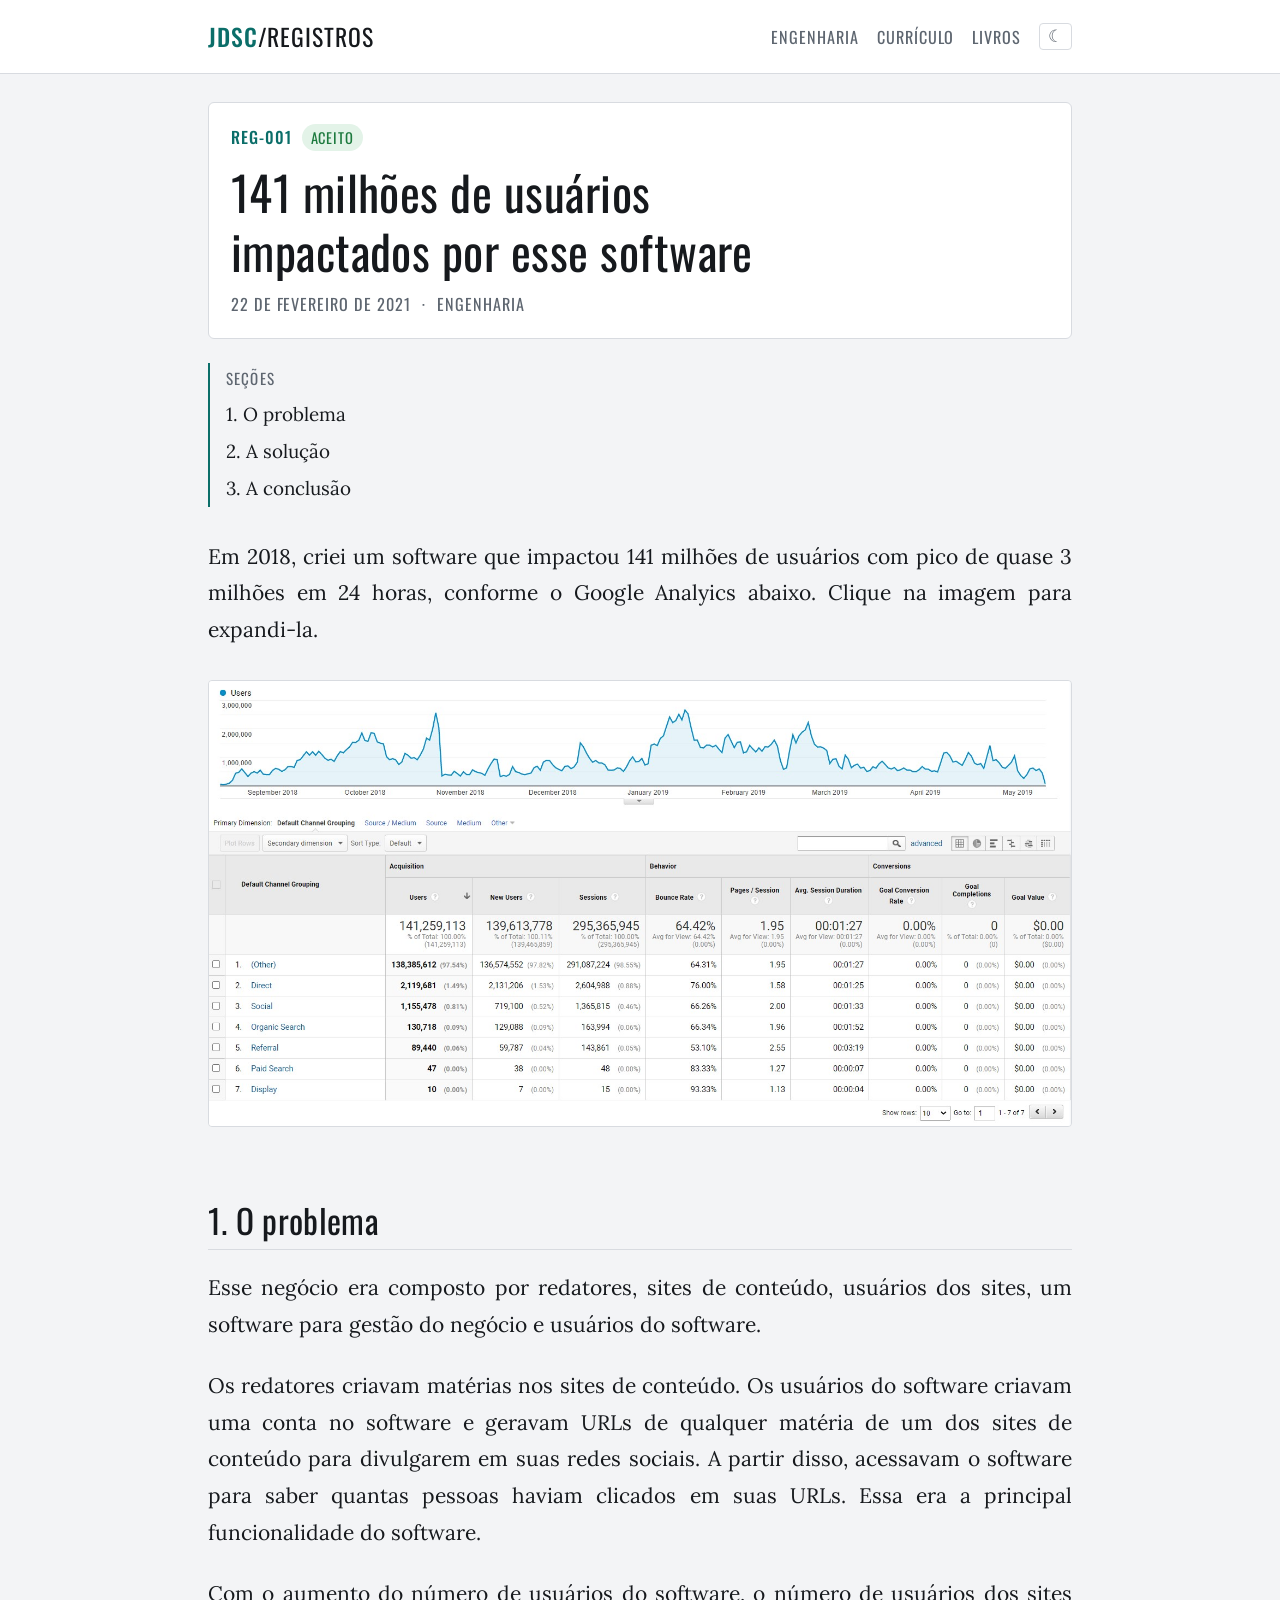
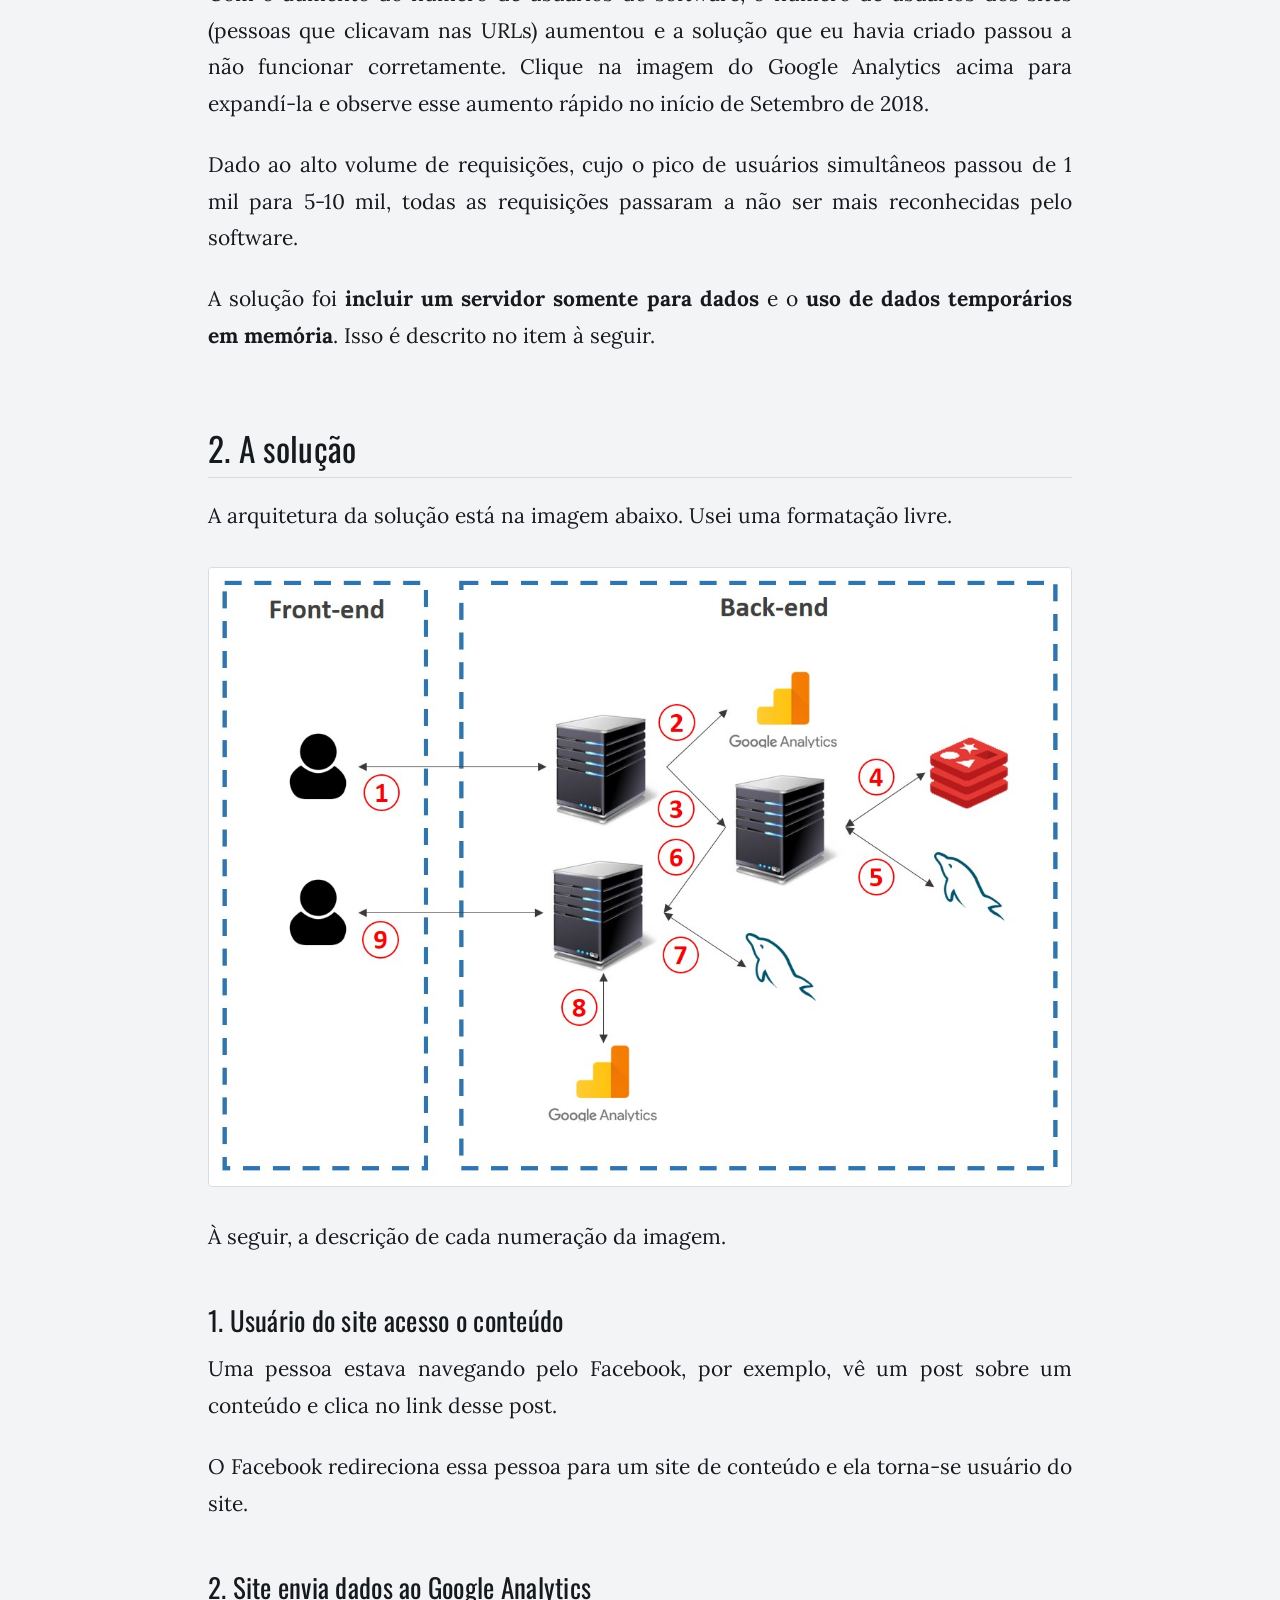
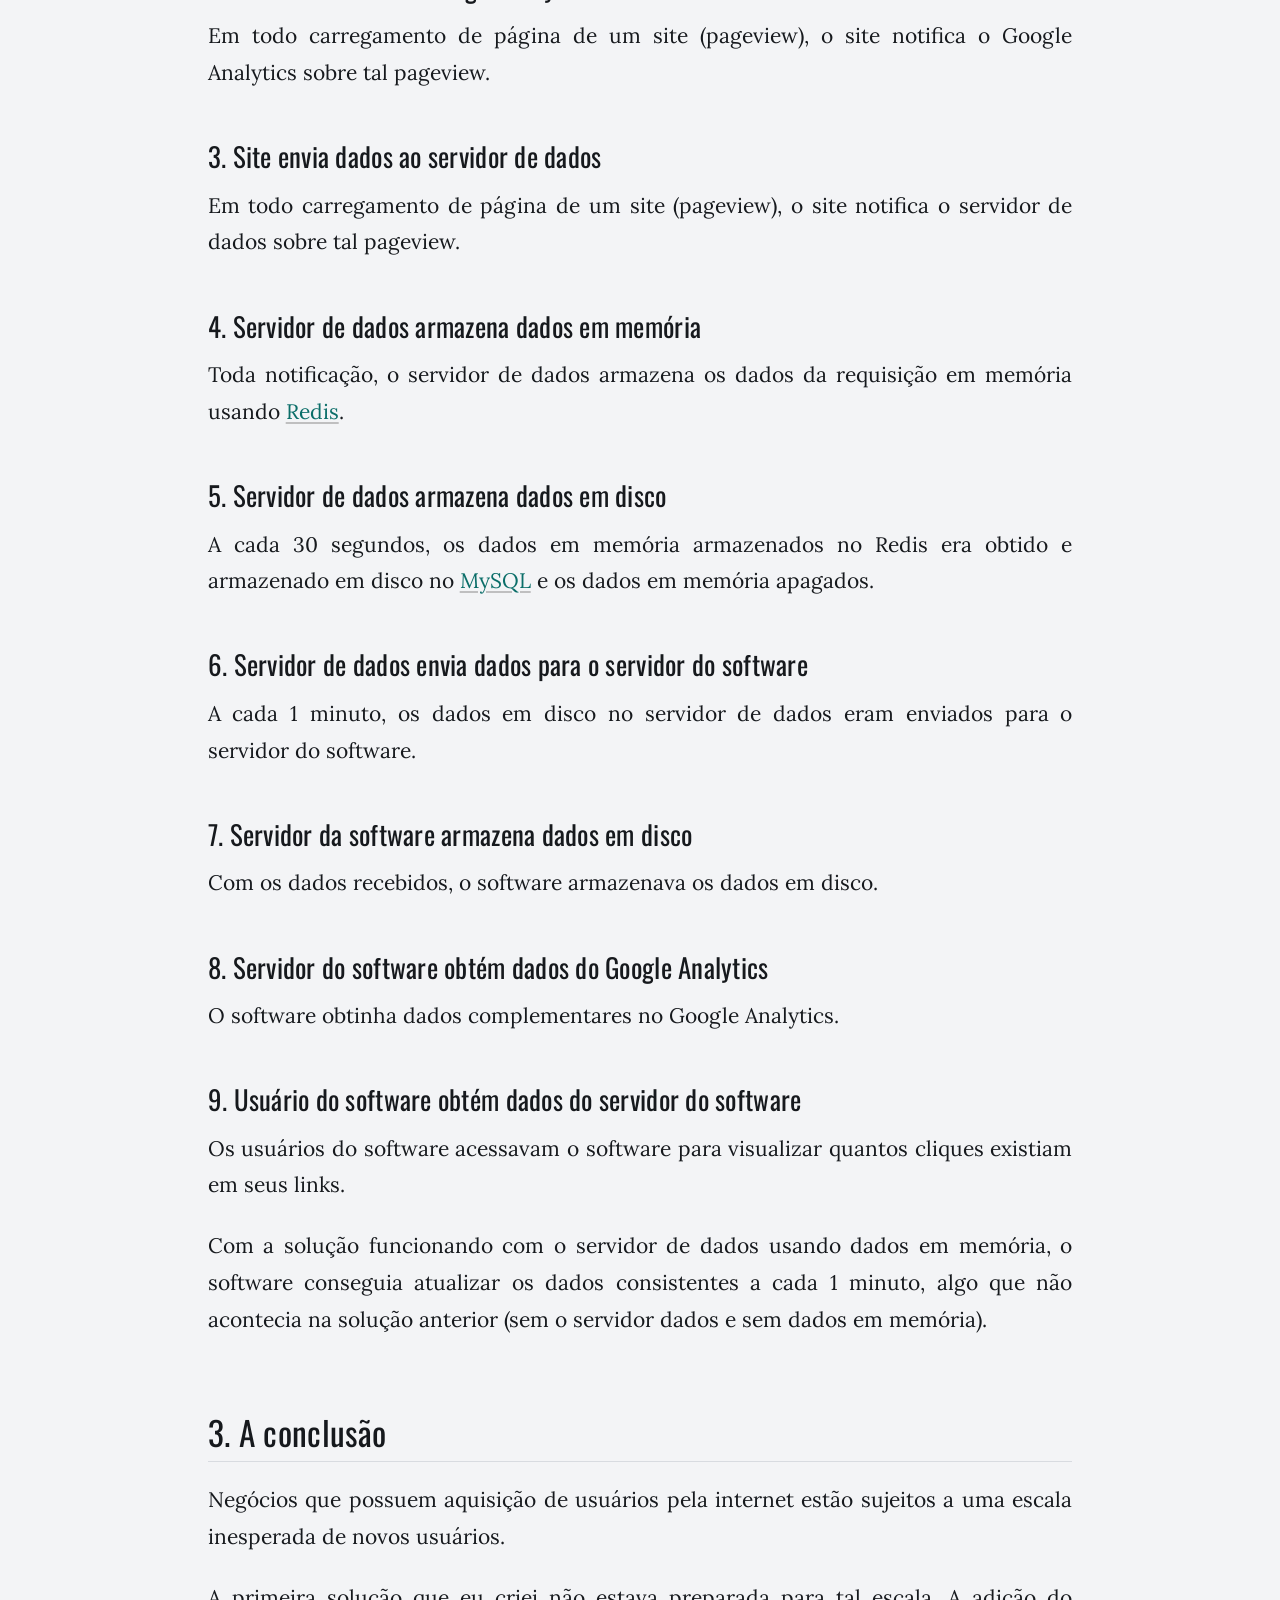
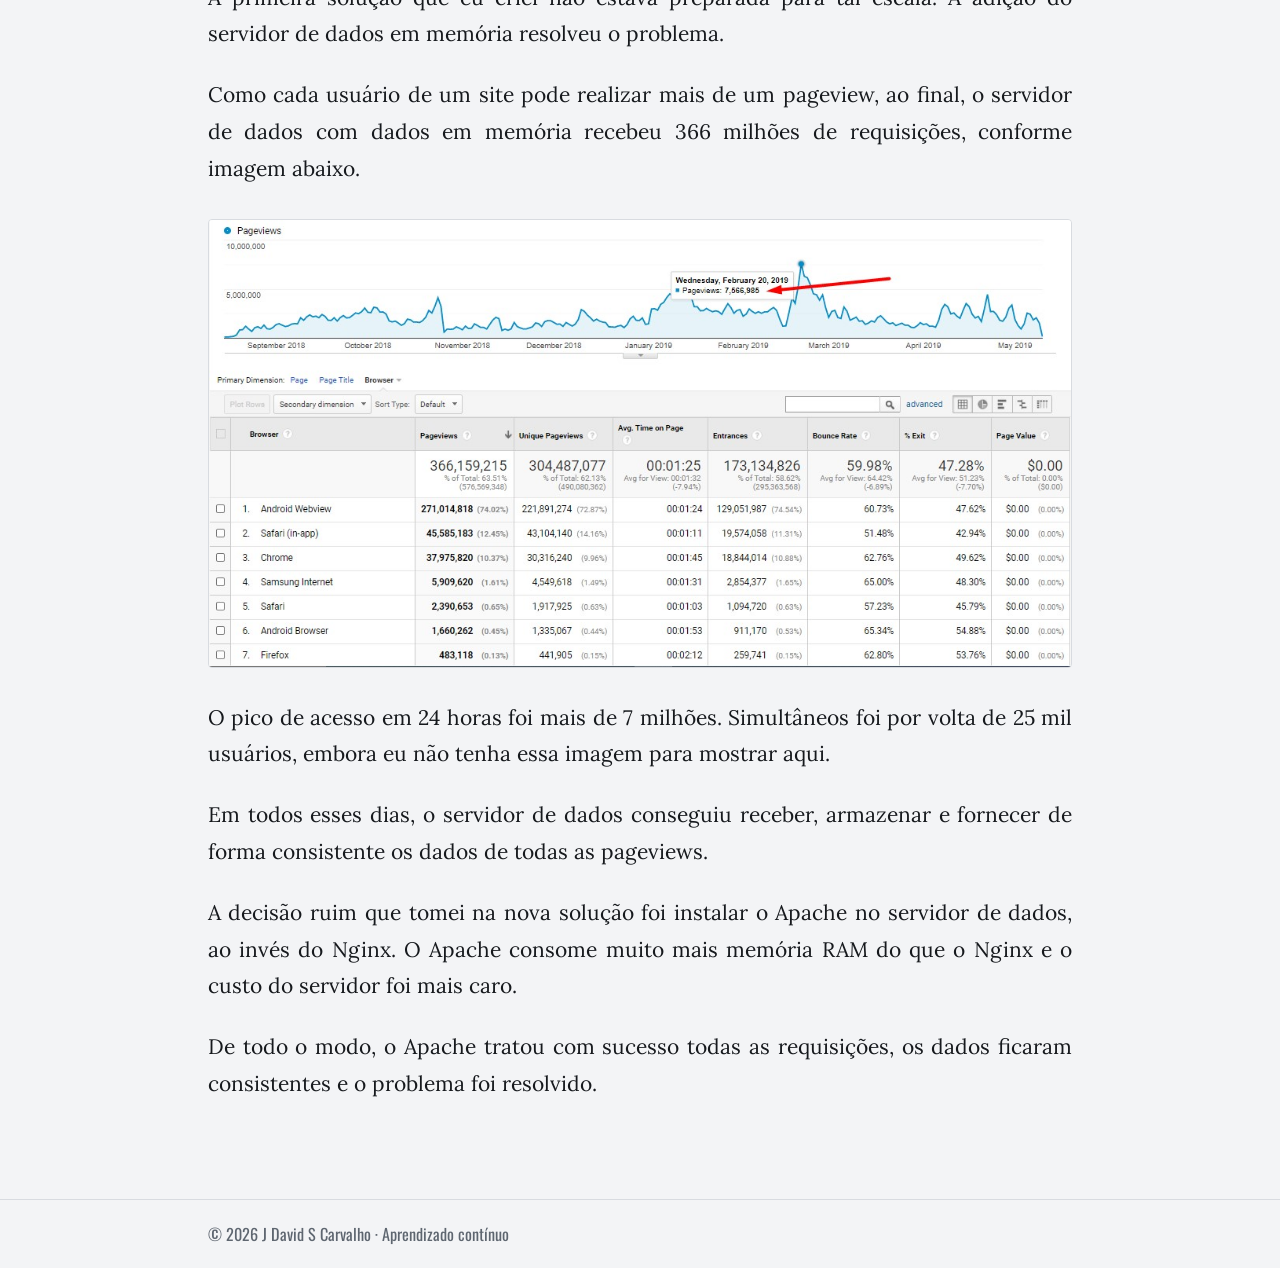
==== commit 3621e250: "Remove a categoria arquitetura; site passa a falar só de engenharia Todos os posts ficam na categori" ====
--- a/141m/index.html
+++ b/141m/index.html
@@ -27,17 +27,17 @@
 <body class="kind-post">
 <header class="site-header"><div class="col">
   <a class="brand" href="../"><b>jdsc</b>/registros</a>
-  <nav><a href="../category/arquitetura/">arquitetura</a><a href="../category/engenharia/">engenharia</a><a href="../cv.pdf">Currículo</a><a href="../42-livros/">Livros</a><button class="theme-toggle" id="theme-toggle" type="button" aria-label="Alternar modo claro/escuro" title="Alternar claro/escuro"><span aria-hidden="true">☾</span></button>
+  <nav><a href="../category/engenharia/">engenharia</a><a href="../cv.pdf">Currículo</a><a href="../42-livros/">Livros</a><button class="theme-toggle" id="theme-toggle" type="button" aria-label="Alternar modo claro/escuro" title="Alternar claro/escuro"><span aria-hidden="true">☾</span></button>
 <script>(function(){var b=document.getElementById('theme-toggle'),r=document.documentElement;
 function cur(){var t=r.getAttribute('data-theme');if(t)return t;return window.matchMedia&&matchMedia('(prefers-color-scheme: dark)').matches?'dark':'light';}
 function paint(){b.firstChild.textContent=cur()==='dark'?'\u2600':'\u263E';}
 b.addEventListener('click',function(){var n=cur()==='dark'?'light':'dark';r.setAttribute('data-theme',n);try{localStorage.setItem('jdsc-theme',n);}catch(e){}paint();});
 paint();})();</script></nav>
 </div></header>
-<div class="col intro"><p><strong>J David S Carvalho</strong> · Registros de arquitetura e engenharia: o contexto de cada projeto, o que foi decidido e o que aprendi.</p></div>
+<div class="col intro"><p><strong>J David S Carvalho</strong> · Registros de engenharia: o contexto de cada projeto, o que foi decidido e o que aprendi.</p></div>
 <main class="col content">
   <nav class="toc" id="toc" hidden><p class="toc-title">Seções</p><ol></ol></nav>
-  <article class="entry entry-post"><header class="entry-header"><p class="record"><span class="record-id">REG-001</span> <span class="record-status">aceito</span></p><h1 class="entry-title">141 milhões de usuários impactados por esse software</h1><p class="meta"><time datetime="2021-02-22">22 de fevereiro de 2021</time> <span class="sep">·</span> <span class="cats"><a href="../category/arquitetura/">Arquitetura</a></span></p></header><div class="entry-content"><p>Em 2018, criei um software que impactou 141 milhões de usuários com pico de quase 3 milhões em 24 horas, conforme o Google Analyics abaixo. Clique na imagem para expandi-la.</p>
+  <article class="entry entry-post"><header class="entry-header"><p class="record"><span class="record-id">REG-001</span> <span class="record-status">aceito</span></p><h1 class="entry-title">141 milhões de usuários impactados por esse software</h1><p class="meta"><time datetime="2021-02-22">22 de fevereiro de 2021</time> <span class="sep">·</span> <span class="cats"><a href="../category/engenharia/">Engenharia</a></span></p></header><div class="entry-content"><p>Em 2018, criei um software que impactou 141 milhões de usuários com pico de quase 3 milhões em 24 horas, conforme o Google Analyics abaixo. Clique na imagem para expandi-la.</p>
 <p><a href="../assets/uploads/2021/05/ga-141m.jpg"><img alt="" class="aligncenter wp-image-144 size-full" height="814" loading="lazy" src="../assets/uploads/2021/05/ga-141m.jpg" width="1580"/></a></p>
 <h2 id="1-o-problema">1. O problema<a aria-label="Link para esta seção" class="anchor" href="#1-o-problema">#</a></h2>
 <p>Esse negócio era composto por redatores, sites de conteúdo, usuários dos sites, um software para gestão do negócio e usuários do software.</p>
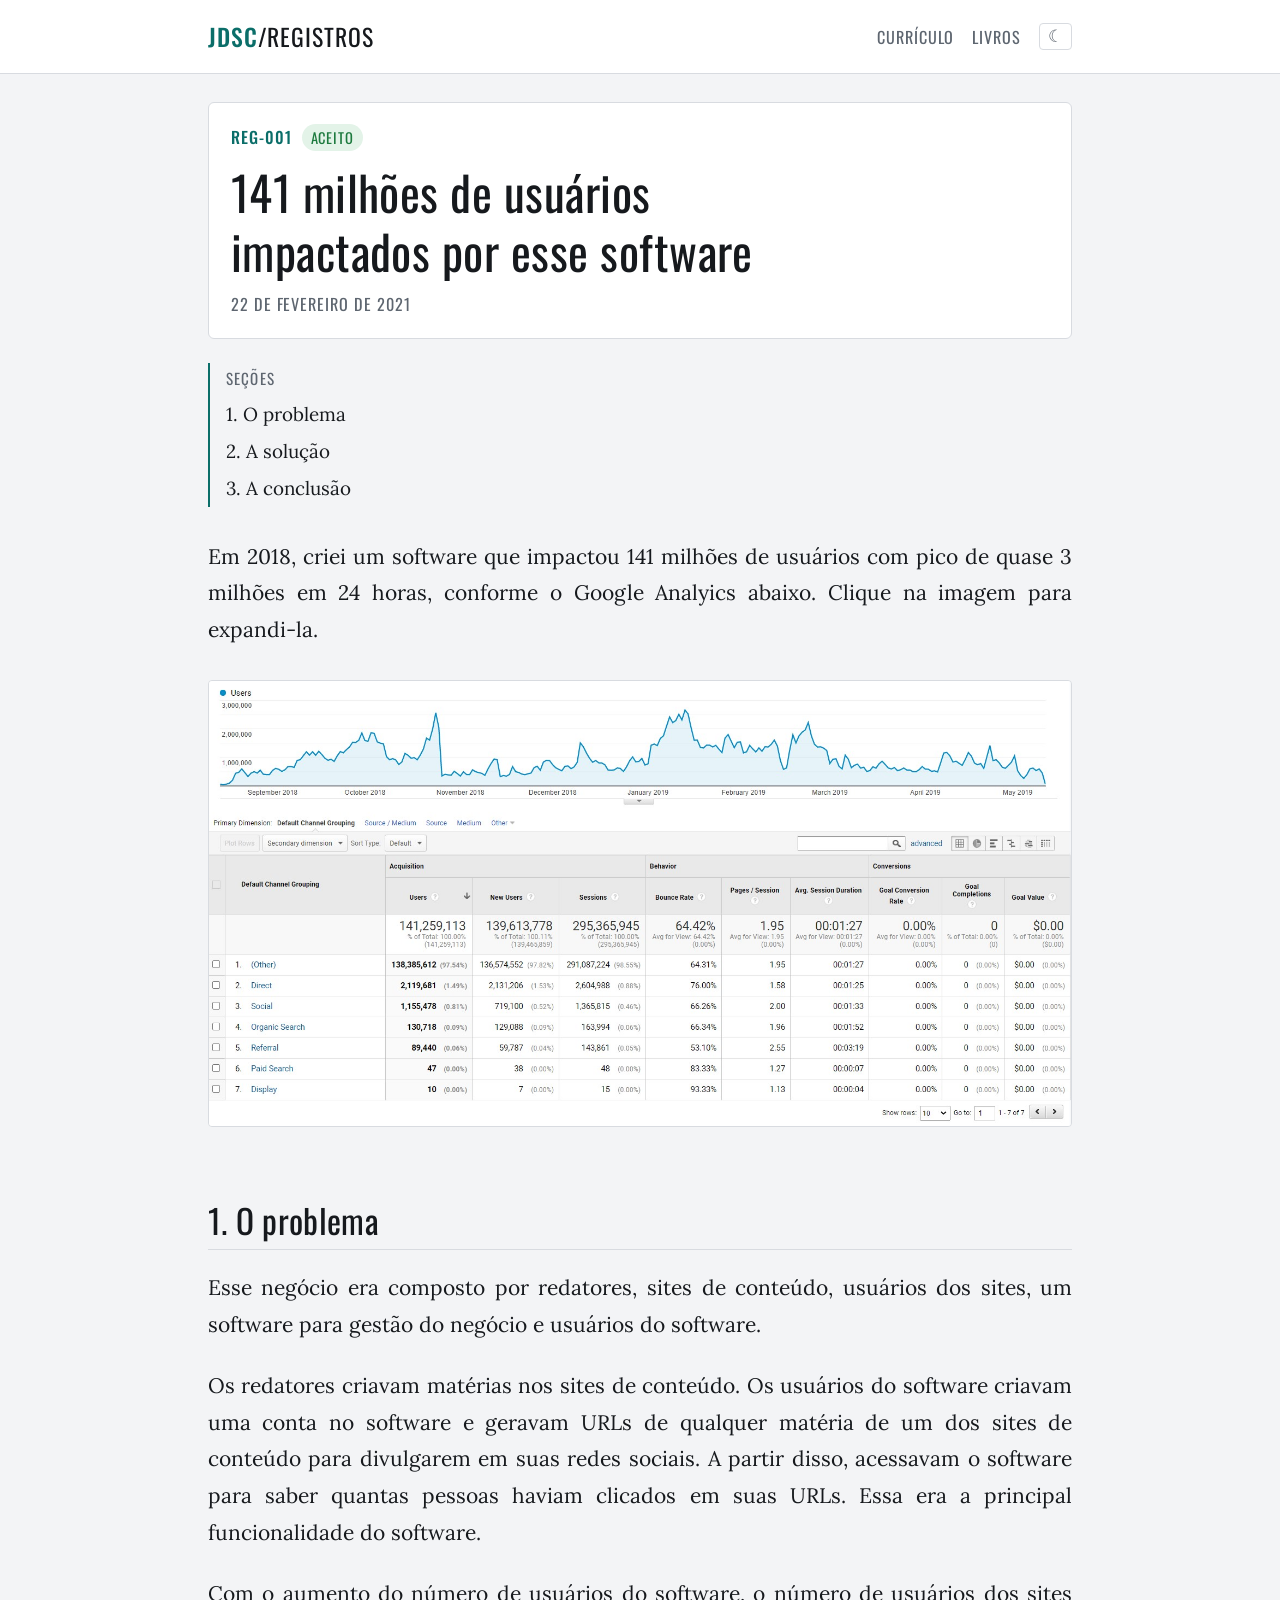
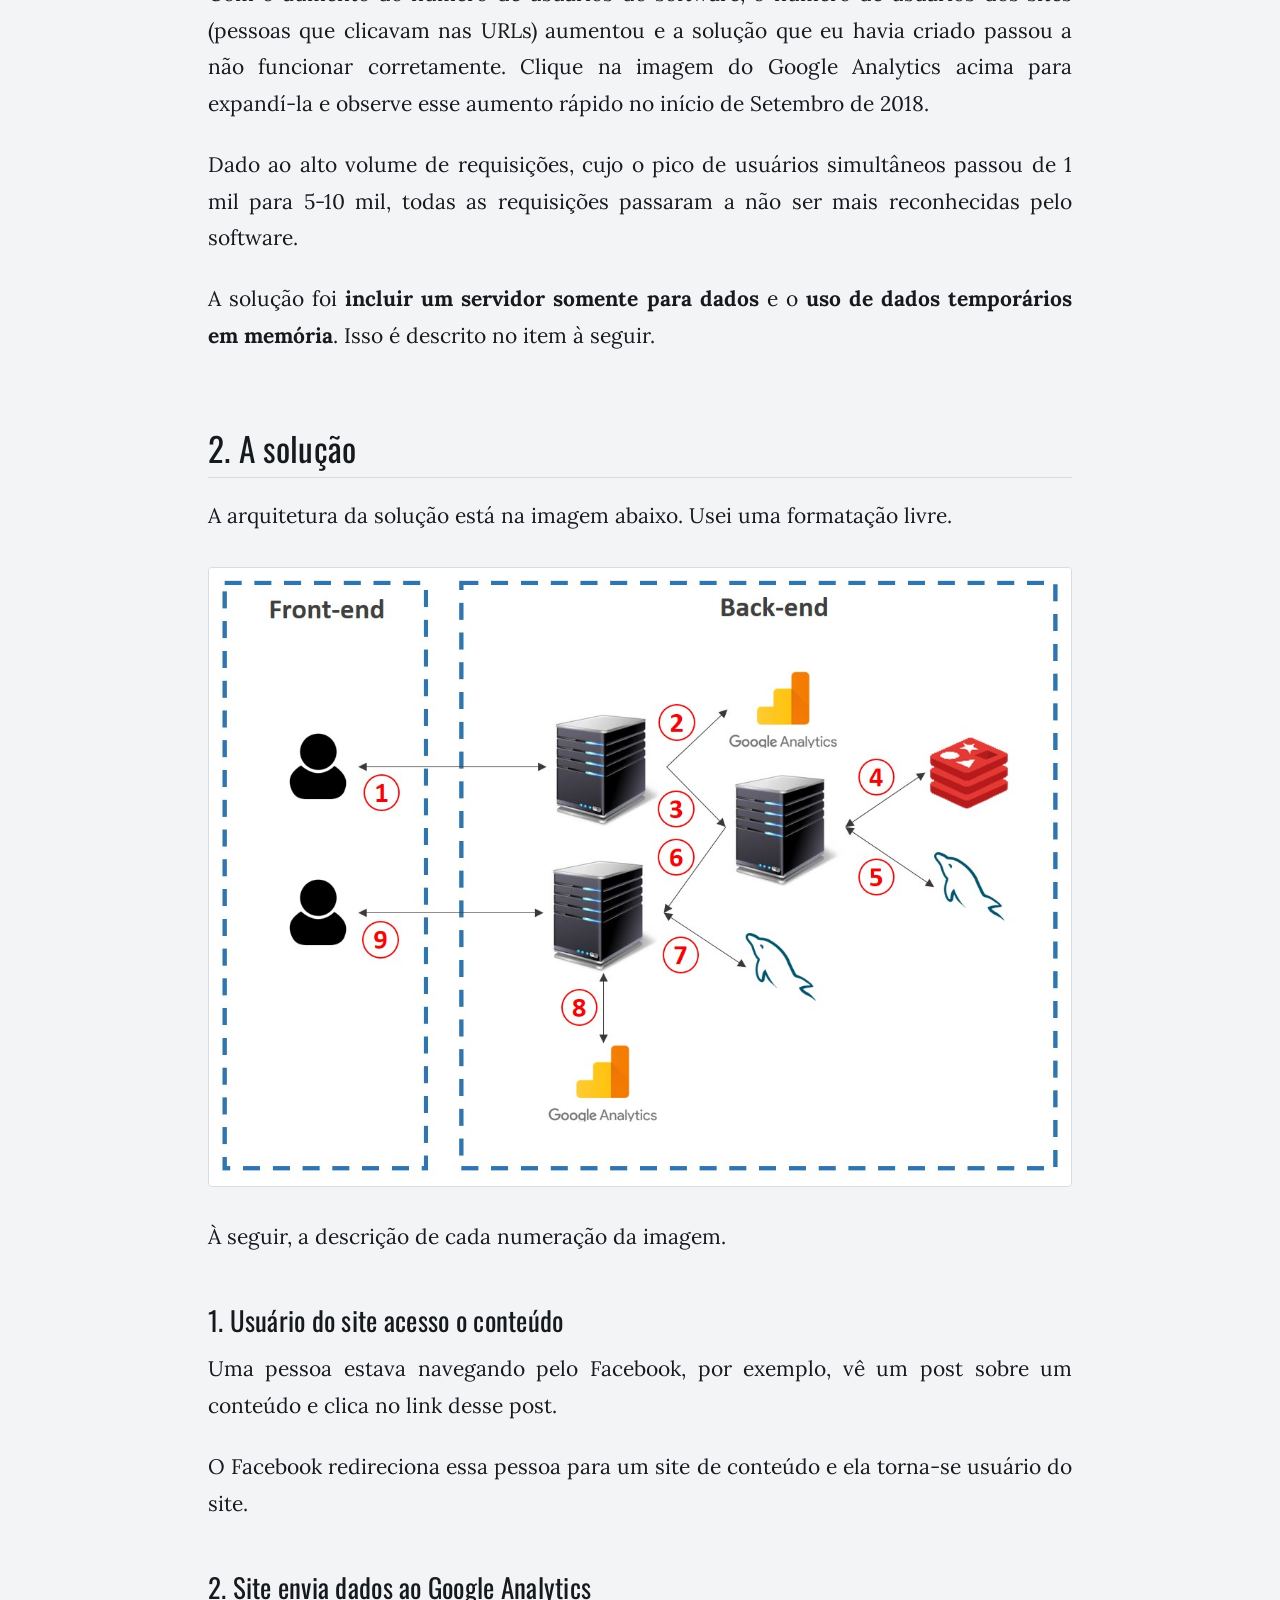
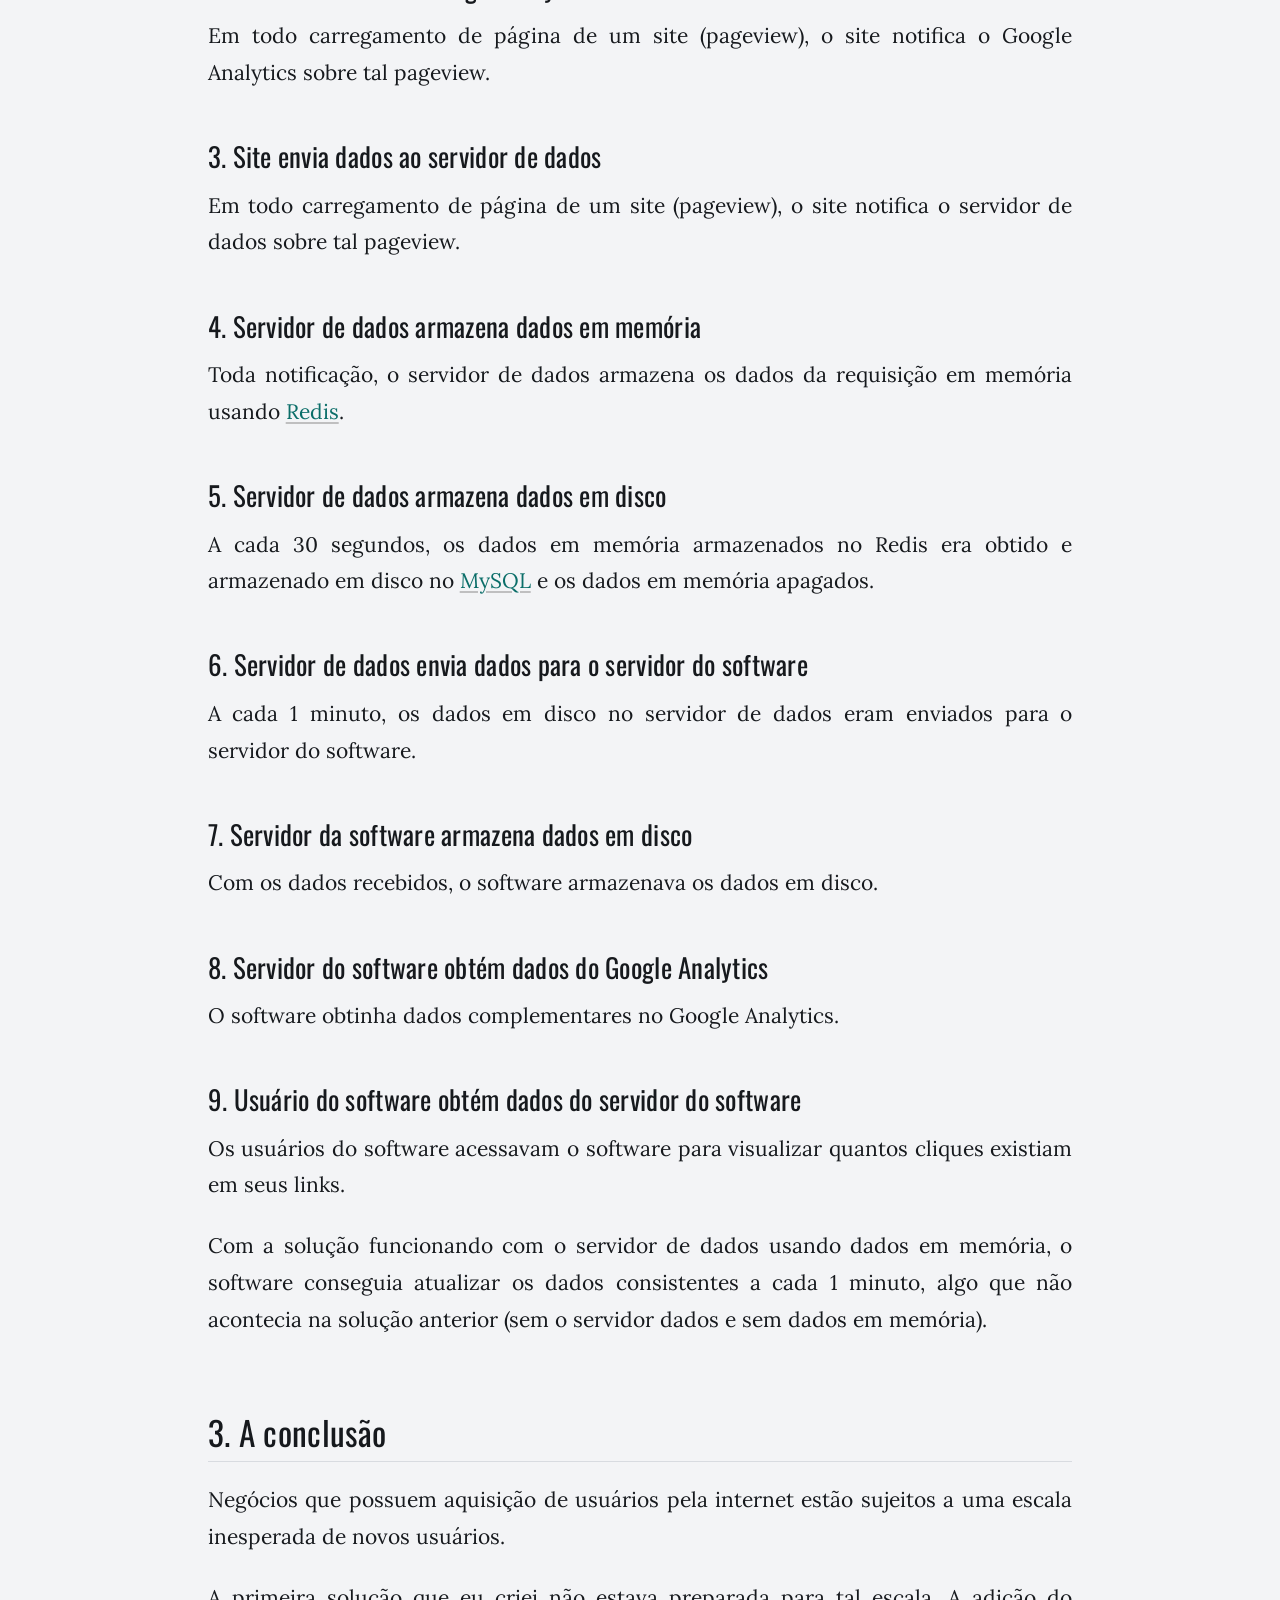
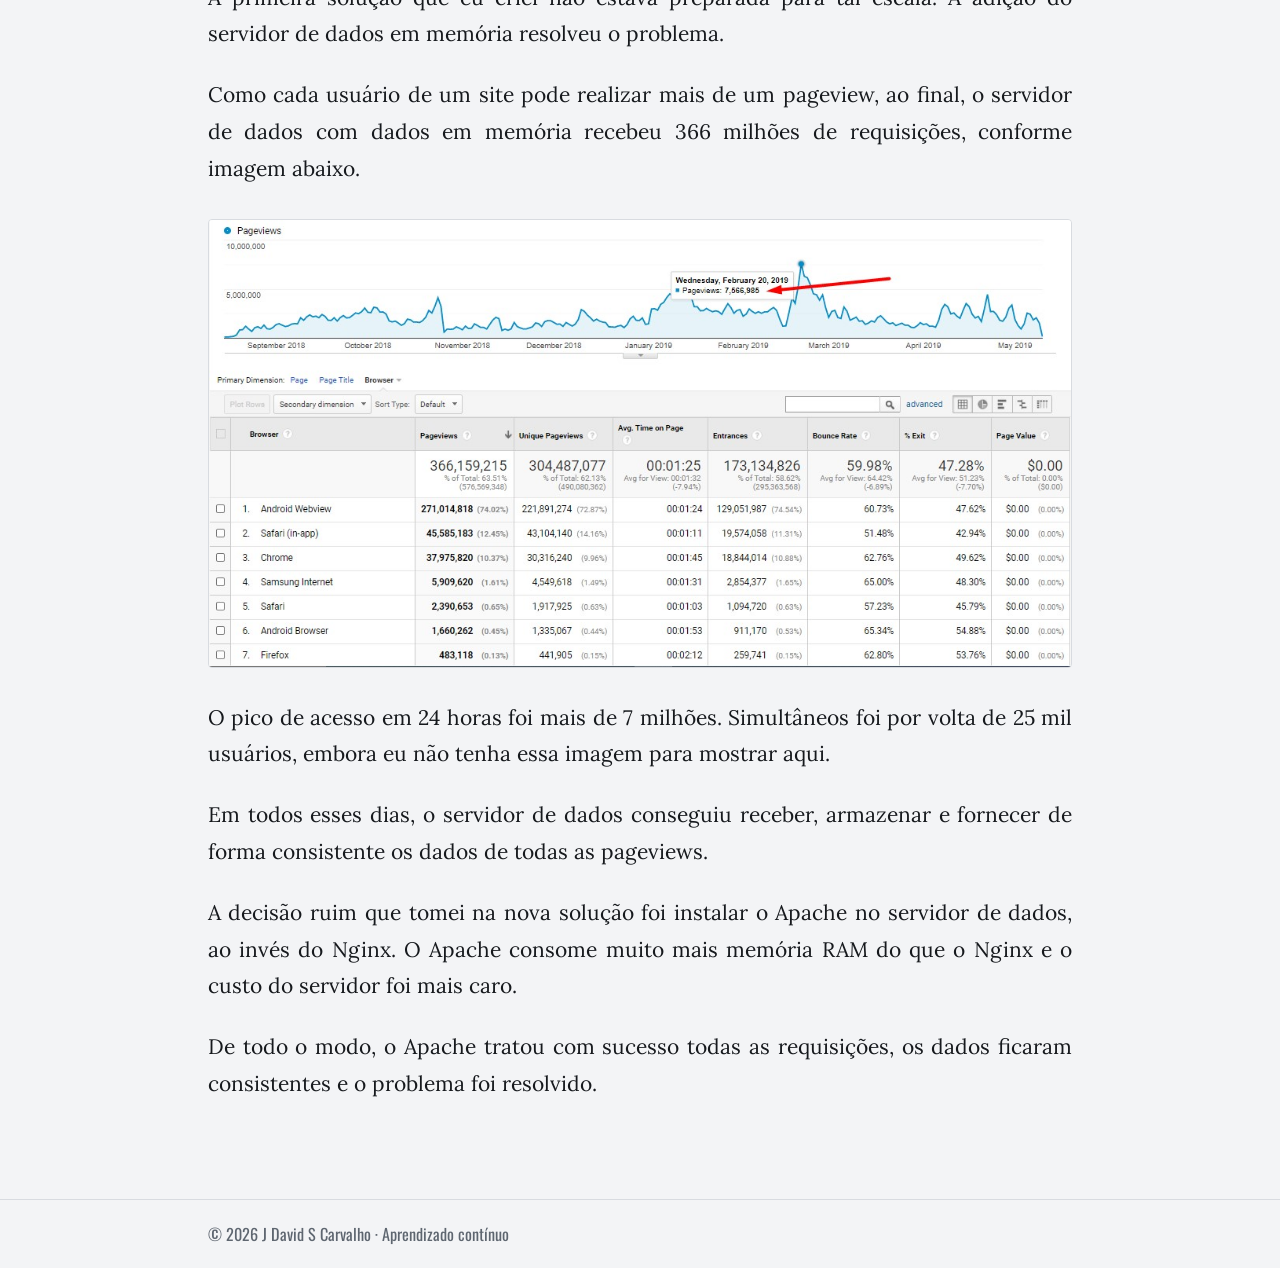
==== commit e5f0620c: "Remove o conceito de categoria do site Sem páginas de categoria nem links para elas; os posts mostra" ====
--- a/141m/index.html
+++ b/141m/index.html
@@ -27,17 +27,17 @@
 <body class="kind-post">
 <header class="site-header"><div class="col">
   <a class="brand" href="../"><b>jdsc</b>/registros</a>
-  <nav><a href="../category/engenharia/">engenharia</a><a href="../cv.pdf">Currículo</a><a href="../42-livros/">Livros</a><button class="theme-toggle" id="theme-toggle" type="button" aria-label="Alternar modo claro/escuro" title="Alternar claro/escuro"><span aria-hidden="true">☾</span></button>
+  <nav><a href="../cv.pdf">Currículo</a><a href="../42-livros/">Livros</a><button class="theme-toggle" id="theme-toggle" type="button" aria-label="Alternar modo claro/escuro" title="Alternar claro/escuro"><span aria-hidden="true">☾</span></button>
 <script>(function(){var b=document.getElementById('theme-toggle'),r=document.documentElement;
 function cur(){var t=r.getAttribute('data-theme');if(t)return t;return window.matchMedia&&matchMedia('(prefers-color-scheme: dark)').matches?'dark':'light';}
 function paint(){b.firstChild.textContent=cur()==='dark'?'\u2600':'\u263E';}
 b.addEventListener('click',function(){var n=cur()==='dark'?'light':'dark';r.setAttribute('data-theme',n);try{localStorage.setItem('jdsc-theme',n);}catch(e){}paint();});
 paint();})();</script></nav>
 </div></header>
-<div class="col intro"><p><strong>J David S Carvalho</strong> · Registros de engenharia: o contexto de cada projeto, o que foi decidido e o que aprendi.</p></div>
+<div class="col intro"><p><strong>J David S Carvalho</strong> · Registros de engenharia de software: o contexto de cada projeto, o que foi decidido e o que aprendi.</p></div>
 <main class="col content">
   <nav class="toc" id="toc" hidden><p class="toc-title">Seções</p><ol></ol></nav>
-  <article class="entry entry-post"><header class="entry-header"><p class="record"><span class="record-id">REG-001</span> <span class="record-status">aceito</span></p><h1 class="entry-title">141 milhões de usuários impactados por esse software</h1><p class="meta"><time datetime="2021-02-22">22 de fevereiro de 2021</time> <span class="sep">·</span> <span class="cats"><a href="../category/engenharia/">Engenharia</a></span></p></header><div class="entry-content"><p>Em 2018, criei um software que impactou 141 milhões de usuários com pico de quase 3 milhões em 24 horas, conforme o Google Analyics abaixo. Clique na imagem para expandi-la.</p>
+  <article class="entry entry-post"><header class="entry-header"><p class="record"><span class="record-id">REG-001</span> <span class="record-status">aceito</span></p><h1 class="entry-title">141 milhões de usuários impactados por esse software</h1><p class="meta"><time datetime="2021-02-22">22 de fevereiro de 2021</time></p></header><div class="entry-content"><p>Em 2018, criei um software que impactou 141 milhões de usuários com pico de quase 3 milhões em 24 horas, conforme o Google Analyics abaixo. Clique na imagem para expandi-la.</p>
 <p><a href="../assets/uploads/2021/05/ga-141m.jpg"><img alt="" class="aligncenter wp-image-144 size-full" height="814" loading="lazy" src="../assets/uploads/2021/05/ga-141m.jpg" width="1580"/></a></p>
 <h2 id="1-o-problema">1. O problema<a aria-label="Link para esta seção" class="anchor" href="#1-o-problema">#</a></h2>
 <p>Esse negócio era composto por redatores, sites de conteúdo, usuários dos sites, um software para gestão do negócio e usuários do software.</p>
